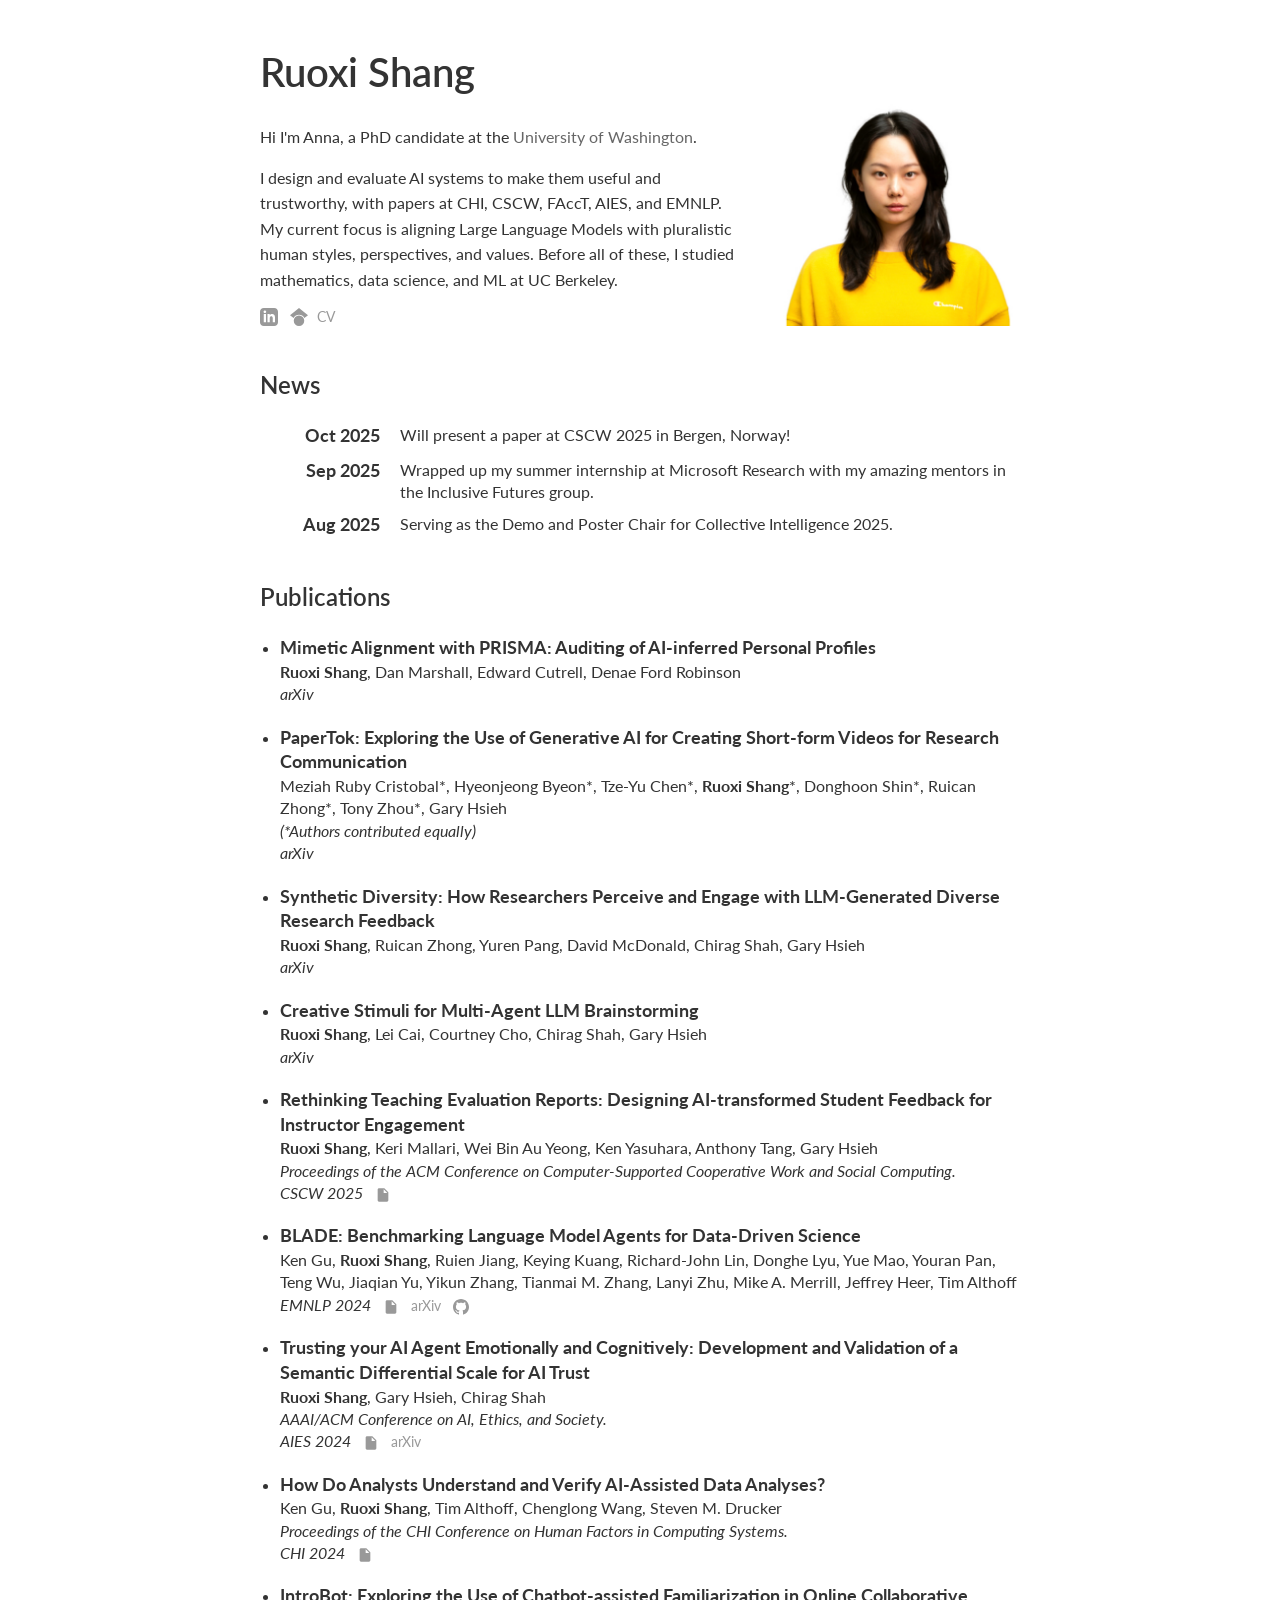
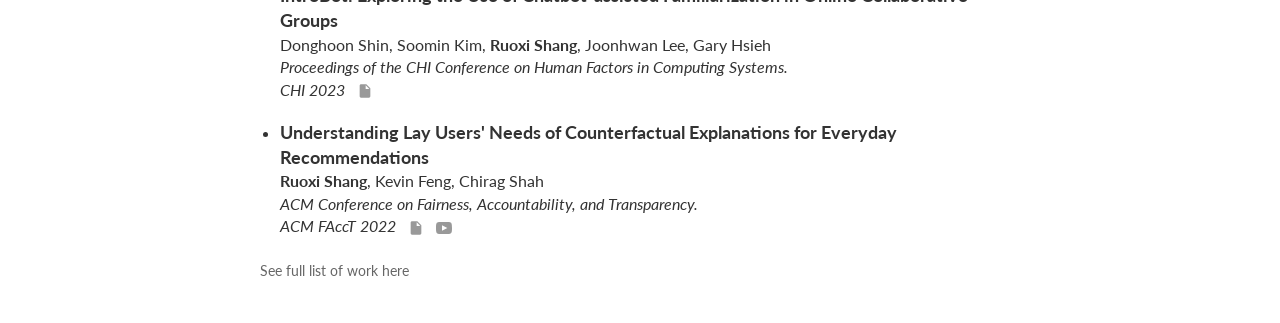
==== index.html @ 994e8cb2 "new project first draft!" ====
<!DOCTYPE html>
<html lang="en">
<head>
    <meta charset="UTF-8">
    <meta name="viewport" content="width=device-width, initial-scale=1.0">
    <title>Ruoxi Shang</title>
    <link rel="preconnect" href="https://fonts.googleapis.com">
    <link rel="preconnect" href="https://fonts.gstatic.com" crossorigin>
    <link href="https://fonts.googleapis.com/css2?family=Lato:wght@400;700&family=Josefin+Sans:wght@400;600&family=Inter:wght@400;600&family=IBM+Plex+Sans:wght@400;600&family=Work+Sans:wght@400;600&family=Playfair+Display:wght@400;600&display=swap" rel="stylesheet">
    <style>
        :root {
            /* CHANGE FONT HERE - Just replace the font name below */
            /* Try: Lato, Josefin Sans, Inter, IBM Plex Sans, Work Sans, Playfair Display */

            --font-family: 'Lato', -apple-system, BlinkMacSystemFont, sans-serif;
        }

        * {
            margin: 0;
            padding: 0;
            box-sizing: border-box;
        }

        body {
            font-family: var(--font-family);
            line-height: 1.6;
            color: #333;
            max-width: 800px;
            margin: 0 auto;
            padding: 40px 20px;
        }

        .header-section {
            display: flex;
            gap: 30px;
            margin-bottom: 40px;
            align-items: flex-end;
        }

        .header-content {
            flex: 1;
        }

        .profile-photo {
            width: 250px;
            height: 250px;
            object-fit: cover;
            flex-shrink: 0;
        }

        .social-links {
            margin-top: 15px;
            display: flex;
            gap: 12px;
            align-items: center;
        }

        .social-links a {
            color: #666;
            text-decoration: none;
            font-size: 0;
            display: inline-flex;
            align-items: center;
            justify-content: center;
        }

        .social-links a.text-link {
            font-size: 0.85em;
            color: #999;
            line-height: 18px;
            margin-left: -3px;
        }

        .social-links a.text-link:hover {
            color: #666;
        }

        .social-links a svg {
            width: 18px;
            height: 18px;
            fill: #999;
            display: block;
        }

        .social-links a:hover svg {
            fill: #666;
        }

        h1 {
            font-size: 2.5em;
            margin-bottom: 20px;
            font-weight: 600;
        }

        h2 {
            font-size: 1.5em;
            margin-top: 40px;
            margin-bottom: 20px;
            font-weight: 600;
        }

        p {
            margin-bottom: 15px;
        }

        ul {
            margin-left: 20px;
            margin-bottom: 15px;
        }

        li {
            margin-bottom: 20px;
            line-height: 1.4;
        }

        li strong:first-child {
            font-size: 1.1em;
        }

        .link-icon {
            width: 16px;
            height: 16px;
            fill: #999;
            margin-left: 8px;
            vertical-align: middle;
        }

        .link-icon:hover {
            fill: #666;
        }

        .text-link {
            color: #999;
            text-decoration: none;
            margin-left: 8px;
            font-size: 0.85em;
        }

        .text-link:hover {
            color: #666;
        }

        #news-list {
            list-style: none;
            margin-left: 0;
        }

        #news-list li {
            display: flex;
            gap: 20px;
            margin-bottom: 10px;
        }

        #news-list li.hidden-news {
            display: none;
        }

        #news-list li strong {
            min-width: 120px;
            text-align: right;
            flex-shrink: 0;
        }

        a {
            color: #666;
            text-decoration: none;
            transition: color 0.2s ease;
        }

        a:hover {
            color: #333;
        }

        button, .link-button {
            background: none;
            color: #666;
            border: none;
            padding: 0;
            cursor: pointer;
            font-family: inherit;
            font-size: 0.9em;
            margin-top: 5px;
            text-decoration: none;
        }

        button:hover, .link-button:hover {
            color: #333;
            text-decoration: underline;
        }

    </style>
</head>
<body>
    <div class="header-section">
        <div class="header-content">
            <h1>Ruoxi Shang</h1>
            <div id="intro-text">Loading...</div>
            <div class="social-links">
                <a href="https://www.linkedin.com/in/ruoxi-shang-610359133/" target="_blank" aria-label="LinkedIn">
                    <svg xmlns="http://www.w3.org/2000/svg" viewBox="0 0 24 24">
                        <path d="M19 0h-14c-2.761 0-5 2.239-5 5v14c0 2.761 2.239 5 5 5h14c2.762 0 5-2.239 5-5v-14c0-2.761-2.238-5-5-5zm-11 19h-3v-11h3v11zm-1.5-12.268c-.966 0-1.75-.79-1.75-1.764s.784-1.764 1.75-1.764 1.75.79 1.75 1.764-.783 1.764-1.75 1.764zm13.5 12.268h-3v-5.604c0-3.368-4-3.113-4 0v5.604h-3v-11h3v1.765c1.396-2.586 7-2.777 7 2.476v6.759z"/>
                    </svg>
                </a>
                <a href="https://scholar.google.com/citations?user=your-id" target="_blank" aria-label="Google Scholar">
                    <svg xmlns="http://www.w3.org/2000/svg" viewBox="0 0 24 24">
                        <path d="M12 24a7 7 0 1 1 0-14 7 7 0 0 1 0 14zm0-24L0 9.5l4.838 3.94A8 8 0 0 1 12 9a8 8 0 0 1 7.162 4.44L24 9.5z"/>
                    </svg>
                </a>
                <a href="pdf/cv.pdf" target="_blank" class="text-link">CV</a>
            </div>
        </div>
        <img src="profile.jpg" alt="Ruoxi Shang" class="profile-photo">
    </div>

    <h2>News</h2>
    <ul id="news-list">
        <li>Loading news...</li>
    </ul>
    <button id="news-expand-btn" style="display: none;">Show all news</button>

    <h2>Publications</h2>
    <ul id="publications-list">
        <li>Loading publications...</li>
    </ul>
    <a href="all-publications.html" class="link-button">See full list of work here</a>

    <script>
        // Load introduction
        fetch('intro.txt')
            .then(response => response.text())
            .then(data => {
                const introDiv = document.getElementById('intro-text');
                // Split by double newlines to create paragraphs
                const paragraphs = data.trim().split('\n\n');
                introDiv.innerHTML = paragraphs.map(p => {
                    // Convert markdown-style links [text](url) to HTML links
                    let html = p.replace(/\[([^\]]+)\]\(([^)]+)\)/g, '<a href="$2" target="_blank">$1</a>');
                    // Convert **bold** to <strong>
                    html = html.replace(/\*\*([^\*]+)\*\*/g, '<strong>$1</strong>');
                    // Convert *italic* to <em>
                    html = html.replace(/\*([^\*]+)\*/g, '<em>$1</em>');
                    return `<p>${html}</p>`;
                }).join('');
            })
            .catch(error => {
                document.getElementById('intro-text').innerHTML = '<p>Welcome to my personal website.</p>';
            });

        // Load news
        fetch('news.json')
            .then(response => response.json())
            .then(data => {
                const list = document.getElementById('news-list');
                const expandBtn = document.getElementById('news-expand-btn');
                list.innerHTML = '';

                data.forEach((item, index) => {
                    const li = document.createElement('li');
                    // Convert markdown-style links [text](url) to HTML links
                    let text = item.text.replace(/\[([^\]]+)\]\(([^)]+)\)/g, '<a href="$2" target="_blank">$1</a>');
                    li.innerHTML = `<strong>${item.date}</strong><span>${text}</span>`;

                    // Hide items after the first 5
                    if (index >= 5) {
                        li.classList.add('hidden-news');
                    }

                    list.appendChild(li);
                });

                // Show expand button if there are more than 5 news items
                if (data.length > 5) {
                    expandBtn.style.display = 'inline-block';
                    expandBtn.addEventListener('click', function() {
                        const hiddenItems = document.querySelectorAll('.hidden-news');
                        const isExpanded = this.textContent === 'Show less';

                        if (isExpanded) {
                            hiddenItems.forEach(item => item.style.display = 'none');
                            this.textContent = 'Show all news';
                        } else {
                            hiddenItems.forEach(item => item.style.display = 'flex');
                            this.textContent = 'Show less';
                        }
                    });
                }
            })
            .catch(error => {
                document.getElementById('news-list').innerHTML = '<li>No news available.</li>';
            });

        // Load publications
        fetch('publications.json')
            .then(response => response.json())
            .then(data => {
                const list = document.getElementById('publications-list');
                list.innerHTML = '';
                // Filter for full papers only
                const fullPapers = data.filter(pub => pub.type === 'full');
                fullPapers.forEach(pub => {
                    const li = document.createElement('li');

                    // Format authors with space after comma and bold Ruoxi Shang
                    let authorsText = '';
                    if (Array.isArray(pub.authors)) {
                        authorsText = pub.authors.map(author => {
                            if (author === 'Ruoxi Shang' || author === 'Ruoxi Shang*') {
                                return author.replace('Ruoxi Shang', '<strong>Ruoxi Shang</strong>');
                            }
                            return author;
                        }).join(', ');
                    } else {
                        authorsText = pub.authors;
                    }
                    
                    // Determine venue display
                    let venueDisplay = '';
                    if (pub.status === 'in_submission') {
                        venueDisplay = 'arXiv';
                    } else if (pub.venue) {
                        venueDisplay = pub.venue;
                    }

                    // Build venue and year string
                    let venueYearText = '';
                    if (venueDisplay && pub.year) {
                        // Check if year is already in the venue string
                        if (venueDisplay.includes(pub.year.toString())) {
                            venueYearText = `<em>${venueDisplay}</em>`;
                        } else {
                            venueYearText = `<em>${venueDisplay}</em>, ${pub.year}`;
                        }
                    } else if (venueDisplay) {
                        venueYearText = `<em>${venueDisplay}</em>`;
                    } else if (pub.year) {
                        venueYearText = pub.year;
                    }

                    // Build links HTML with icons
                    let linksHtml = '';

                    // PDF icon
                    const pdfMapping = {
                        'Rethinking Teaching Evaluation Reports': 'cscw2025_set_paper.pdf',
                        'BLADE': 'emnlp2024_blade_paper.pdf',
                        'Trusting your AI Agent Emotionally and Cognitively': 'aies2024_trust_paper.pdf',
                        'How Do Analysts Understand and Verify AI-Assisted Data Analyses?': 'chi2024_llm_paper.pdf',
                        'IntroBot': 'chi2023_introbot_paper.pdf',
                        'Understanding Lay Users\' Needs of Counterfactual Explanations': 'facct2022_whynot_paper.pdf',
                        'Machine learning powered software for accurate prediction of biogas production': 'jcp2019_machine_paper.pdf',
                        'Interpretable machine learning for predicting biomethane production': 'ste2020_interpertable_paper.pdf',
                        'Feature fusion network based on attention mechanism for 3D semantic segmentation': 'prl2020_feature_paper.pdf',
                        '"What\'s going on in Accessibility Research?"': 'asset2022_whatsgoing_paper.pdf',
                        'Giving and Receiving': 'cscw2021_giving_poster.pdf'
                    };

                    for (const [titleKey, pdfFile] of Object.entries(pdfMapping)) {
                        if (pub.title.includes(titleKey)) {
                            linksHtml += ` <a href="pdf/${pdfFile}" target="_blank" aria-label="PDF"><svg class="link-icon" xmlns="http://www.w3.org/2000/svg" viewBox="0 0 24 24"><path d="M14 2H6c-1.1 0-2 .9-2 2v16c0 1.1.9 2 2 2h12c1.1 0 2-.9 2-2V8l-6-6zm-1 9V3.5L18.5 9H13z"/></svg></a>`;
                            break;
                        }
                    }

                    // arXiv text link
                    if (pub.arxiv) {
                        linksHtml += ` <a href="${pub.arxiv}" target="_blank" class="text-link">arXiv</a>`;
                    }

                    // GitHub icon
                    if (pub.github) {
                        linksHtml += ` <a href="${pub.github}" target="_blank" aria-label="GitHub"><svg class="link-icon" xmlns="http://www.w3.org/2000/svg" viewBox="0 0 24 24"><path d="M12 0c-6.626 0-12 5.373-12 12 0 5.302 3.438 9.8 8.207 11.387.599.111.793-.261.793-.577v-2.234c-3.338.726-4.033-1.416-4.033-1.416-.546-1.387-1.333-1.756-1.333-1.756-1.089-.745.083-.729.083-.729 1.205.084 1.839 1.237 1.839 1.237 1.07 1.834 2.807 1.304 3.492.997.107-.775.418-1.305.762-1.604-2.665-.305-5.467-1.334-5.467-5.931 0-1.311.469-2.381 1.236-3.221-.124-.303-.535-1.524.117-3.176 0 0 1.008-.322 3.301 1.23.957-.266 1.983-.399 3.003-.404 1.02.005 2.047.138 3.006.404 2.291-1.552 3.297-1.23 3.297-1.23.653 1.653.242 2.874.118 3.176.77.84 1.235 1.911 1.235 3.221 0 4.609-2.807 5.624-5.479 5.921.43.372.823 1.102.823 2.222v3.293c0 .319.192.694.801.576 4.765-1.589 8.199-6.086 8.199-11.386 0-6.627-5.373-12-12-12z"/></svg></a>`;
                    }

                    // Video icon (YouTube)
                    if (pub.video) {
                        linksHtml += ` <a href="${pub.video}" target="_blank" aria-label="Video"><svg class="link-icon" xmlns="http://www.w3.org/2000/svg" viewBox="0 0 24 24"><path d="M19.615 3.184c-3.604-.246-11.631-.245-15.23 0-3.897.266-4.356 2.62-4.385 8.816.029 6.185.484 8.549 4.385 8.816 3.6.245 11.626.246 15.23 0 3.897-.266 4.356-2.62 4.385-8.816-.029-6.185-.484-8.549-4.385-8.816zm-10.615 12.816v-8l8 3.993-8 4.007z"/></svg></a>`;
                    }

                    // Fallback to doi_or_url
                    if (!linksHtml && pub.doi_or_url) {
                        linksHtml = ` <a href="${pub.doi_or_url}" target="_blank" aria-label="Link"><svg class="link-icon" xmlns="http://www.w3.org/2000/svg" viewBox="0 0 24 24"><path d="M14 2H6c-1.1 0-2 .9-2 2v16c0 1.1.9 2 2 2h12c1.1 0 2-.9 2-2V8l-6-6zm-1 9V3.5L18.5 9H13z"/></svg></a>`;
                    }

                    // Add note if present
                    let noteHtml = '';
                    if (pub.notes) {
                        noteHtml = `<br><em>${pub.notes}</em>`;
                    }

                    li.innerHTML = `<strong>${pub.title}</strong><br>
                        ${authorsText}${noteHtml}<br>
                        ${venueYearText}${linksHtml}`;
                    list.appendChild(li);
                });
            })
            .catch(error => {
                document.getElementById('publications-list').innerHTML = '<li>Publications coming soon.</li>';
            });
    </script>
</body>
</html>
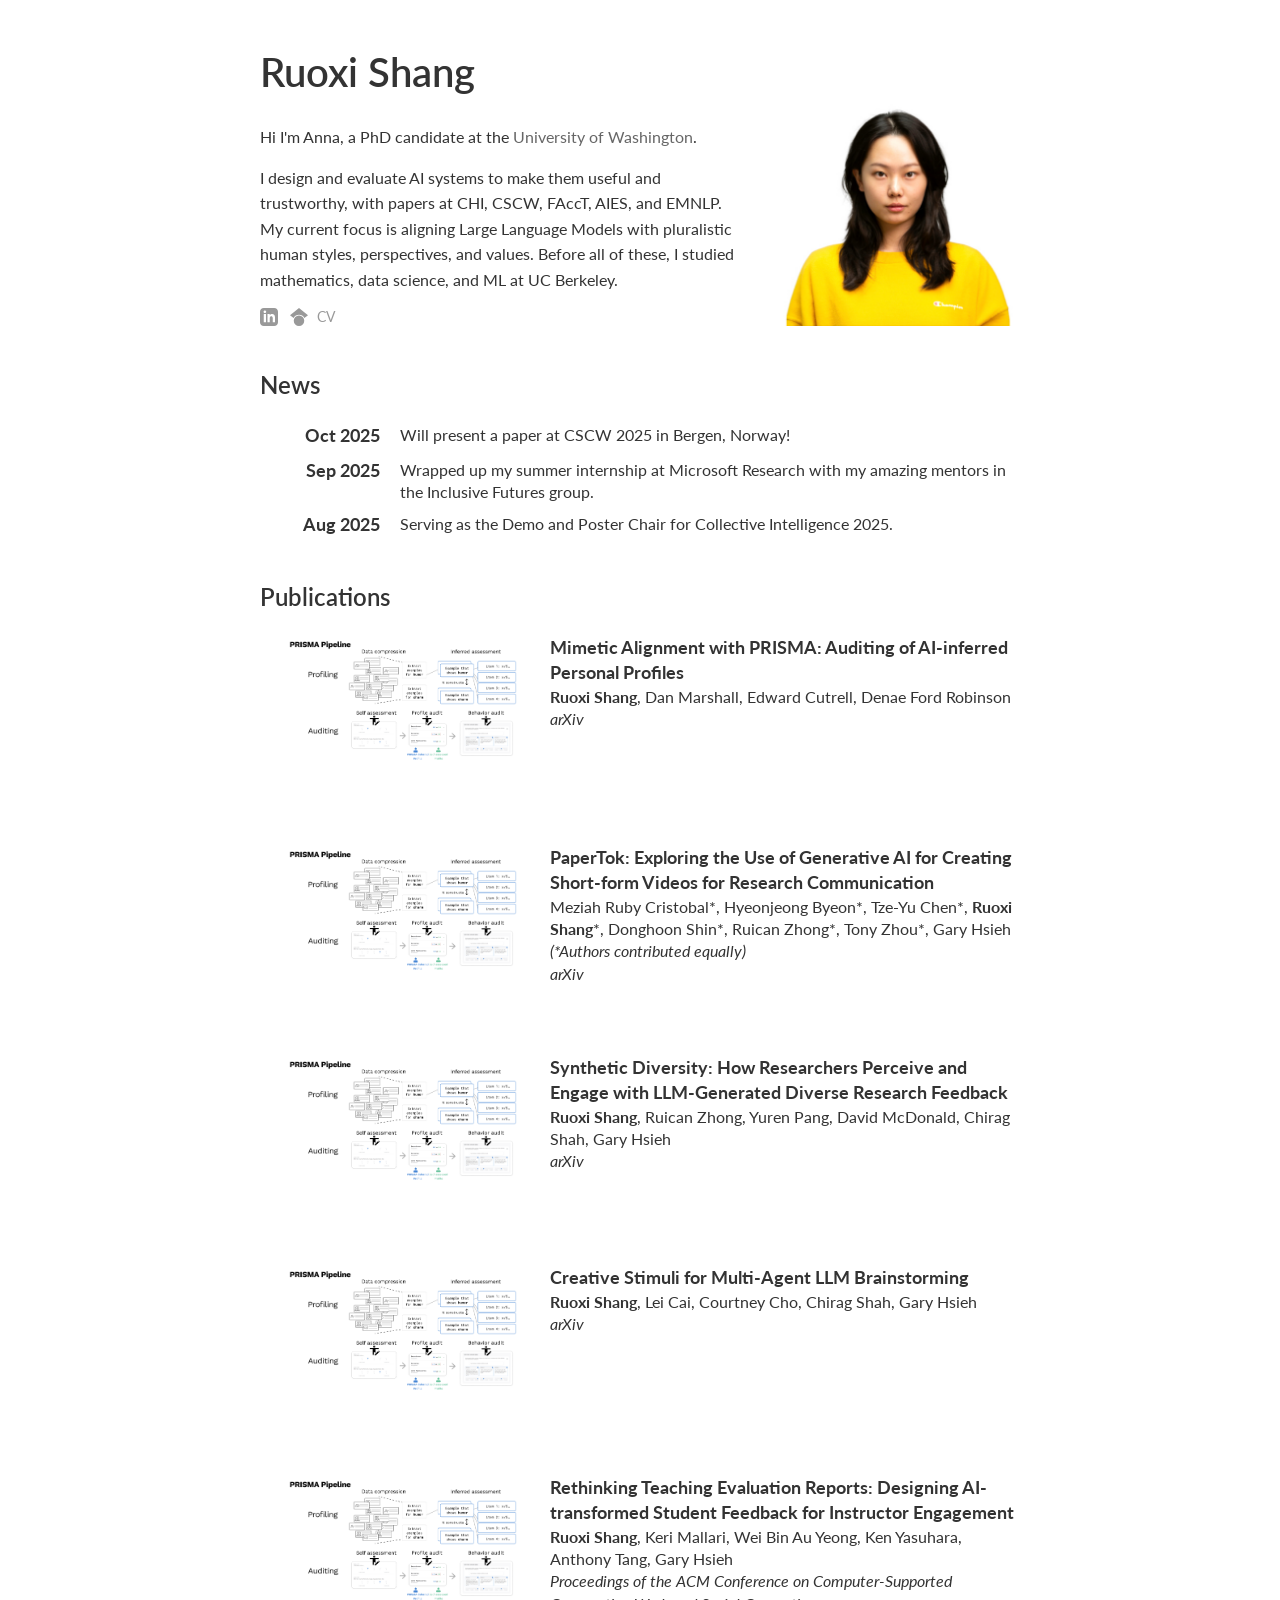
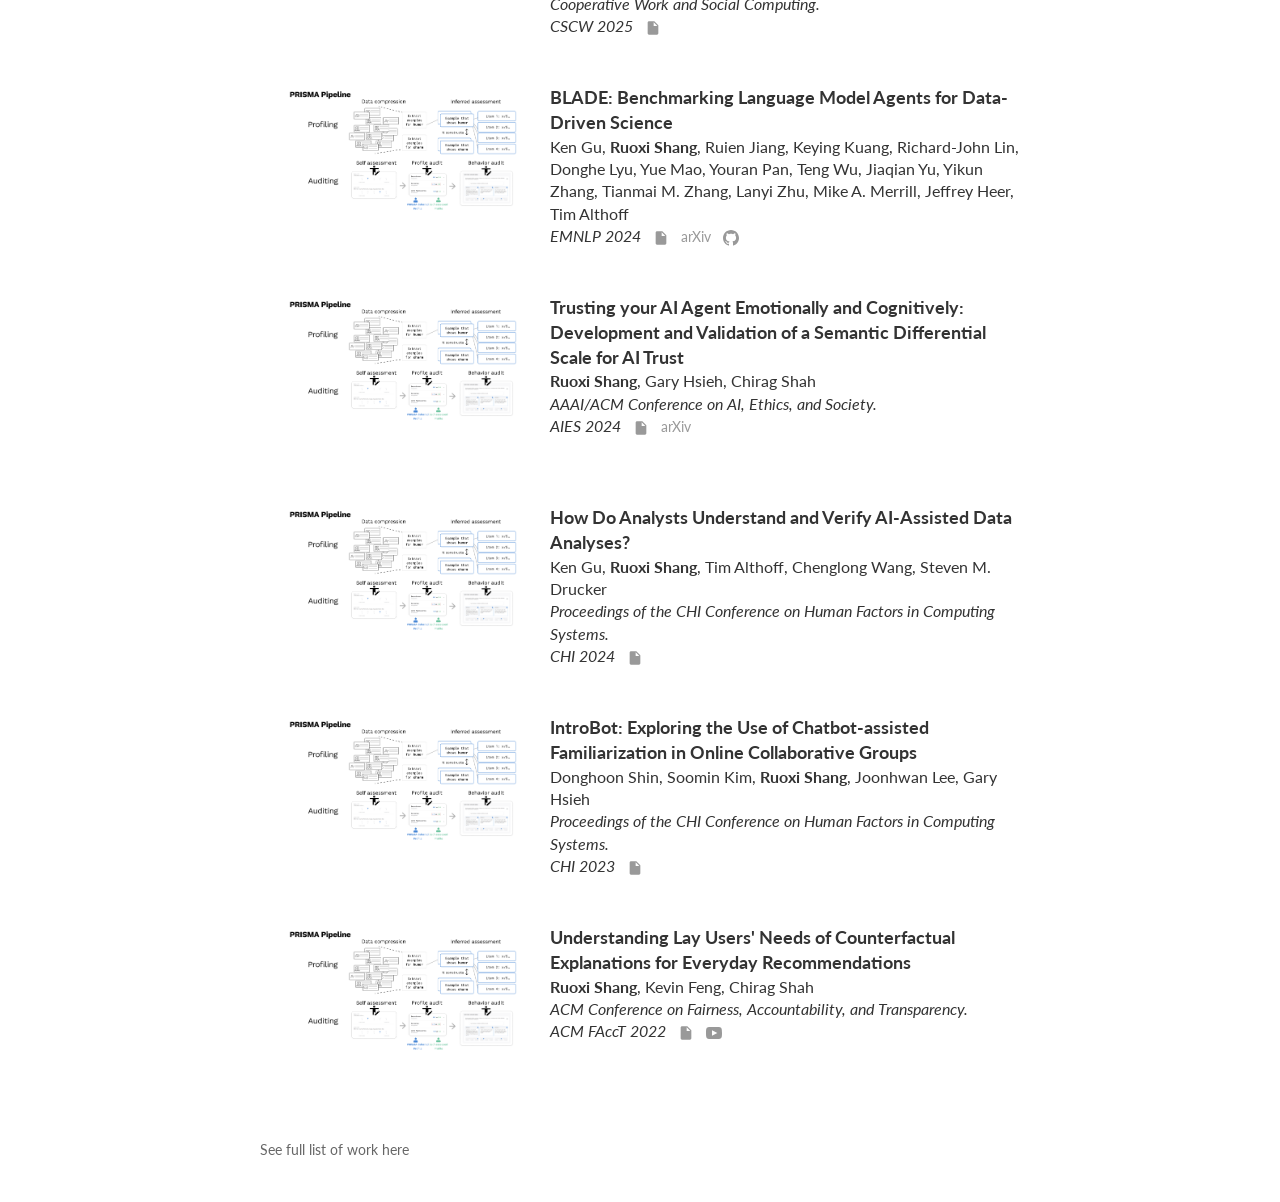
==== commit 32bc2ef4: "image for each paper" ====
--- a/index.html
+++ b/index.html
@@ -113,6 +113,60 @@
             line-height: 1.4;
         }
 
+        #publications-list li {
+            display: flex;
+            gap: 20px;
+            align-items: flex-start;
+        }
+
+        .publication-content {
+            flex: 1;
+            padding-top: 0;
+        }
+
+        .publication-thumbnail {
+            width: 250px;
+            height: 250px;
+            object-fit: contain;
+            border-radius: 8px;
+            flex-shrink: 0;
+            filter: grayscale(30%);
+            transition: filter 0.3s ease, transform 0.3s ease;
+            margin-top: -60px;
+            cursor: pointer;
+        }
+
+        .publication-thumbnail:hover {
+            filter: grayscale(0%);
+            transform: scale(1.02);
+        }
+
+        /* Lightbox styles */
+        .lightbox {
+            display: none;
+            position: fixed;
+            top: 0;
+            left: 0;
+            width: 100%;
+            height: 100%;
+            background: rgba(0, 0, 0, 0.9);
+            z-index: 1000;
+            justify-content: center;
+            align-items: center;
+            cursor: pointer;
+        }
+
+        .lightbox.active {
+            display: flex;
+        }
+
+        .lightbox img {
+            max-width: 90%;
+            max-height: 90%;
+            object-fit: contain;
+            border-radius: 8px;
+        }
+
         li strong:first-child {
             font-size: 1.1em;
         }
@@ -186,6 +240,65 @@
         button:hover, .link-button:hover {
             color: #333;
             text-decoration: underline;
+        }
+
+        /* Mobile Responsive */
+        @media (max-width: 768px) {
+            body {
+                padding: 20px 15px;
+            }
+
+            .header-section {
+                flex-direction: column-reverse;
+                align-items: center;
+            }
+
+            .profile-photo {
+                width: 150px;
+                height: 150px;
+                margin-bottom: 20px;
+            }
+
+            h1 {
+                font-size: 2em;
+                text-align: center;
+            }
+
+            h2 {
+                font-size: 1.3em;
+            }
+
+            .social-links {
+                justify-content: center;
+            }
+
+            #news-list li {
+                flex-direction: column;
+                align-items: flex-start;
+                gap: 5px;
+            }
+
+            #news-list li strong {
+                min-width: auto;
+                text-align: left;
+            }
+
+            #publications-list li {
+                flex-direction: column;
+                align-items: center;
+            }
+
+            .publication-thumbnail {
+                width: 100%;
+                max-width: 250px;
+                height: auto;
+                order: -1;
+                margin-bottom: 15px;
+            }
+
+            .publication-content {
+                text-align: center;
+            }
         }
 
     </style>
@@ -224,6 +337,11 @@
     </ul>
     <a href="all-publications.html" class="link-button">See full list of work here</a>
 
+    <!-- Lightbox for images -->
+    <div class="lightbox" id="lightbox">
+        <img src="" alt="Full size preview">
+    </div>
+
     <script>
         // Load introduction
         fetch('intro.txt')
@@ -387,15 +505,44 @@
                         noteHtml = `<br><em>${pub.notes}</em>`;
                     }
 
-                    li.innerHTML = `<strong>${pub.title}</strong><br>
-                        ${authorsText}${noteHtml}<br>
-                        ${venueYearText}${linksHtml}`;
+                    li.innerHTML = `
+                        <img src="figures/thumbnail.png" alt="${pub.title}" class="publication-thumbnail">
+                        <div class="publication-content">
+                            <strong>${pub.title}</strong><br>
+                            ${authorsText}${noteHtml}<br>
+                            ${venueYearText}${linksHtml}
+                        </div>
+                    `;
                     list.appendChild(li);
                 });
             })
             .catch(error => {
                 document.getElementById('publications-list').innerHTML = '<li>Publications coming soon.</li>';
             });
+
+        // Lightbox functionality
+        const lightbox = document.getElementById('lightbox');
+        const lightboxImg = lightbox.querySelector('img');
+
+        // Add click event to thumbnails (using event delegation)
+        document.addEventListener('click', function(e) {
+            if (e.target.classList.contains('publication-thumbnail')) {
+                lightboxImg.src = e.target.src;
+                lightbox.classList.add('active');
+            }
+        });
+
+        // Close lightbox when clicking on it
+        lightbox.addEventListener('click', function() {
+            lightbox.classList.remove('active');
+        });
+
+        // Close lightbox with Escape key
+        document.addEventListener('keydown', function(e) {
+            if (e.key === 'Escape' && lightbox.classList.contains('active')) {
+                lightbox.classList.remove('active');
+            }
+        });
     </script>
 </body>
 </html>
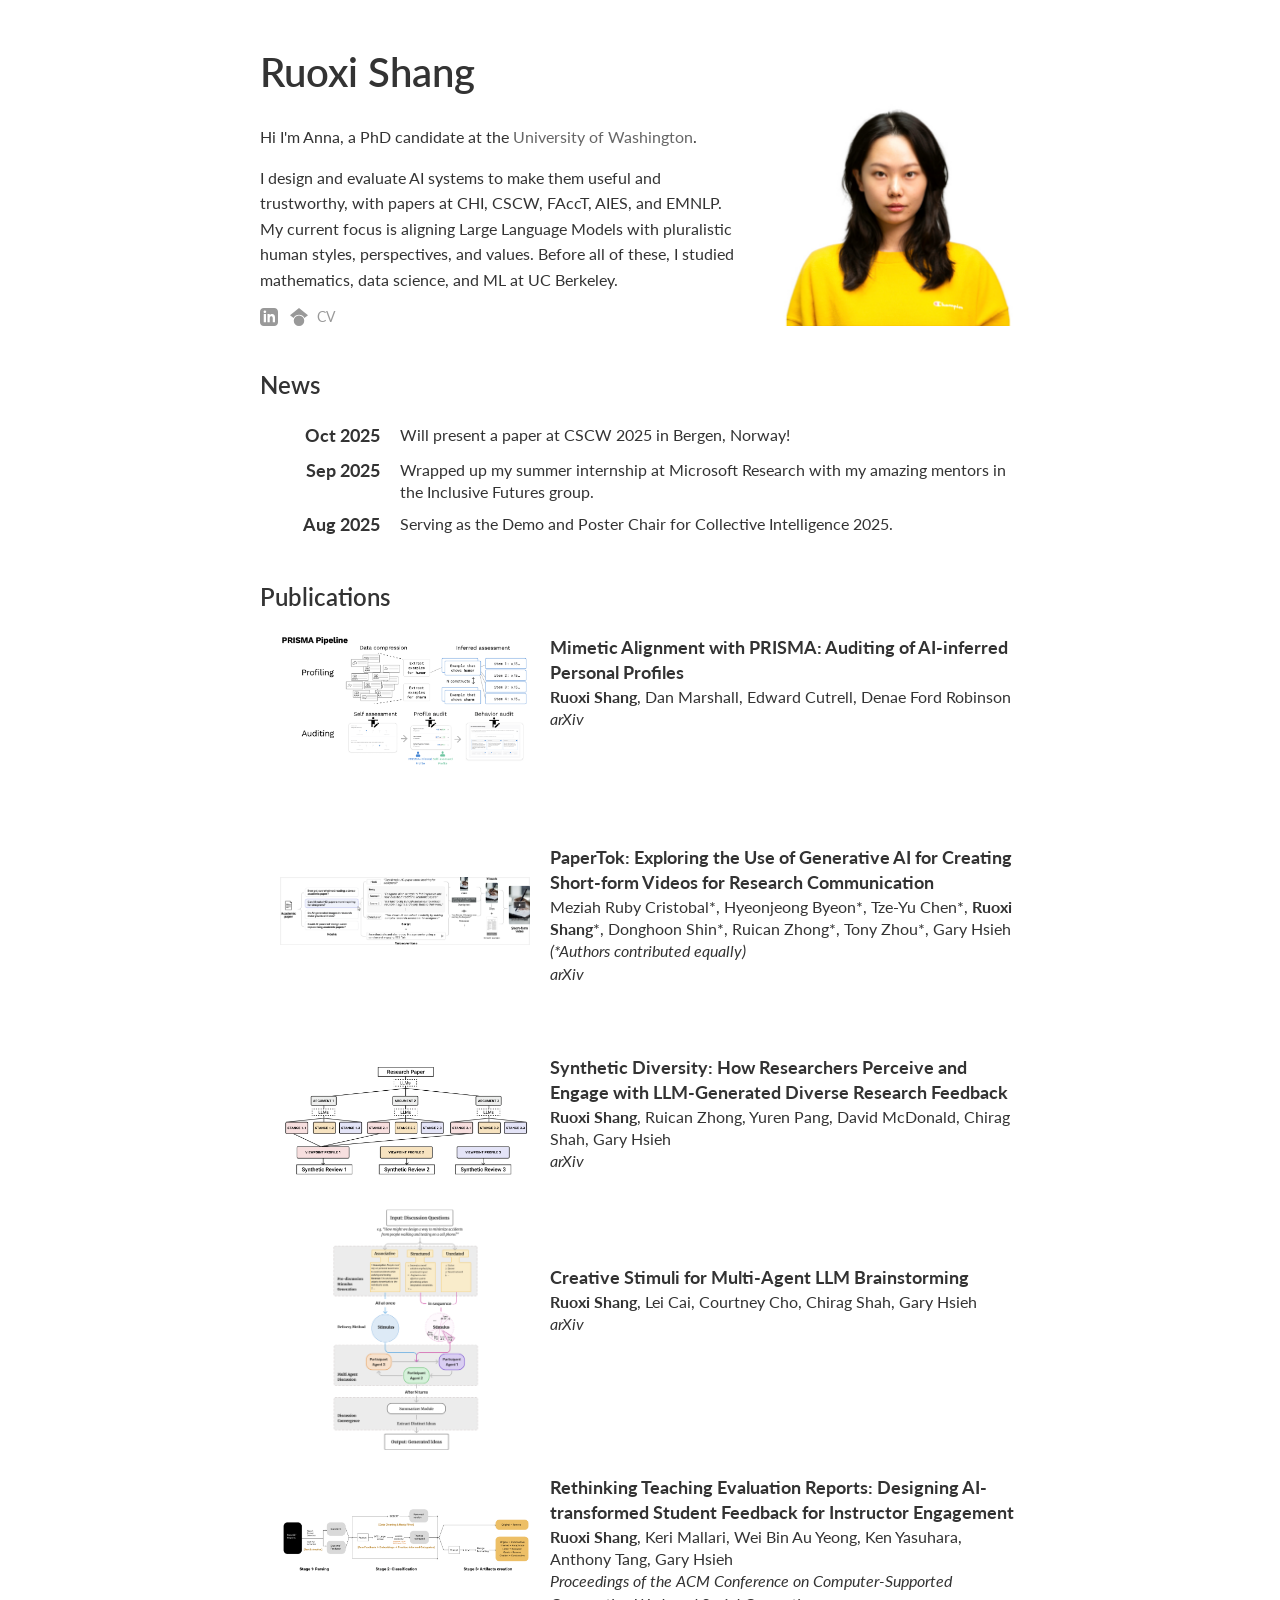
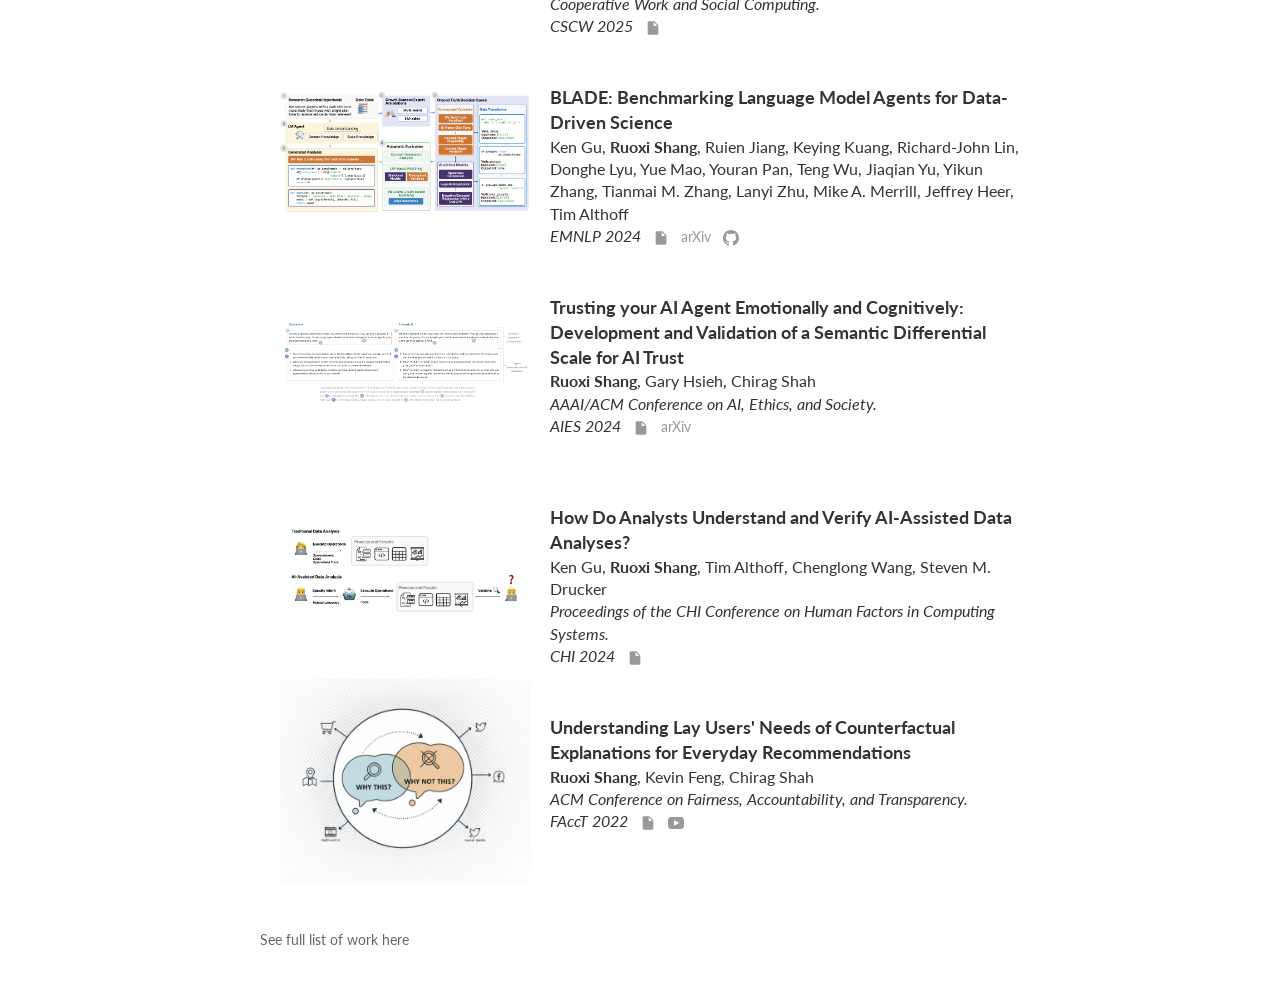
==== commit 15fe6940: "Updated photos" ====
--- a/index.html
+++ b/index.html
@@ -413,9 +413,9 @@
             .then(data => {
                 const list = document.getElementById('publications-list');
                 list.innerHTML = '';
-                // Filter for full papers only
-                const fullPapers = data.filter(pub => pub.type === 'full');
-                fullPapers.forEach(pub => {
+                // Filter for featured publications only
+                const featuredPubs = data.filter(pub => pub.featured === true);
+                featuredPubs.forEach(pub => {
                     const li = document.createElement('li');
 
                     // Format authors with space after comma and bold Ruoxi Shang
@@ -505,8 +505,23 @@
                         noteHtml = `<br><em>${pub.notes}</em>`;
                     }
 
+                    // Generate thumbnail filename: "firstword-venue-year.png"
+                    let thumbnailName = 'thumbnail.png'; // default
+                    if (pub.title) {
+                        // Get first word from title (lowercase, remove special chars)
+                        const firstWord = pub.title.split(/[\s:]+/)[0].toLowerCase().replace(/[^a-z0-9]/g, '');
+                        // Get venue abbreviation (use "arxiv" if venue is missing)
+                        let venueShort = 'arxiv';
+                        if (pub.venue) {
+                            venueShort = pub.venue.split(/[\s\d]/)[0].toLowerCase().replace(/[^a-z]/g, '');
+                        }
+                        // Use year if available, otherwise use empty string or "ongoing"
+                        const year = pub.year || 'ongoing';
+                        thumbnailName = `${firstWord}-${venueShort}-${year}.png`;
+                    }
+
                     li.innerHTML = `
-                        <img src="figures/thumbnail.png" alt="${pub.title}" class="publication-thumbnail">
+                        <img src="figures/${thumbnailName}" alt="${pub.title}" class="publication-thumbnail" onerror="this.src='figures/thumbnail.png'">
                         <div class="publication-content">
                             <strong>${pub.title}</strong><br>
                             ${authorsText}${noteHtml}<br>
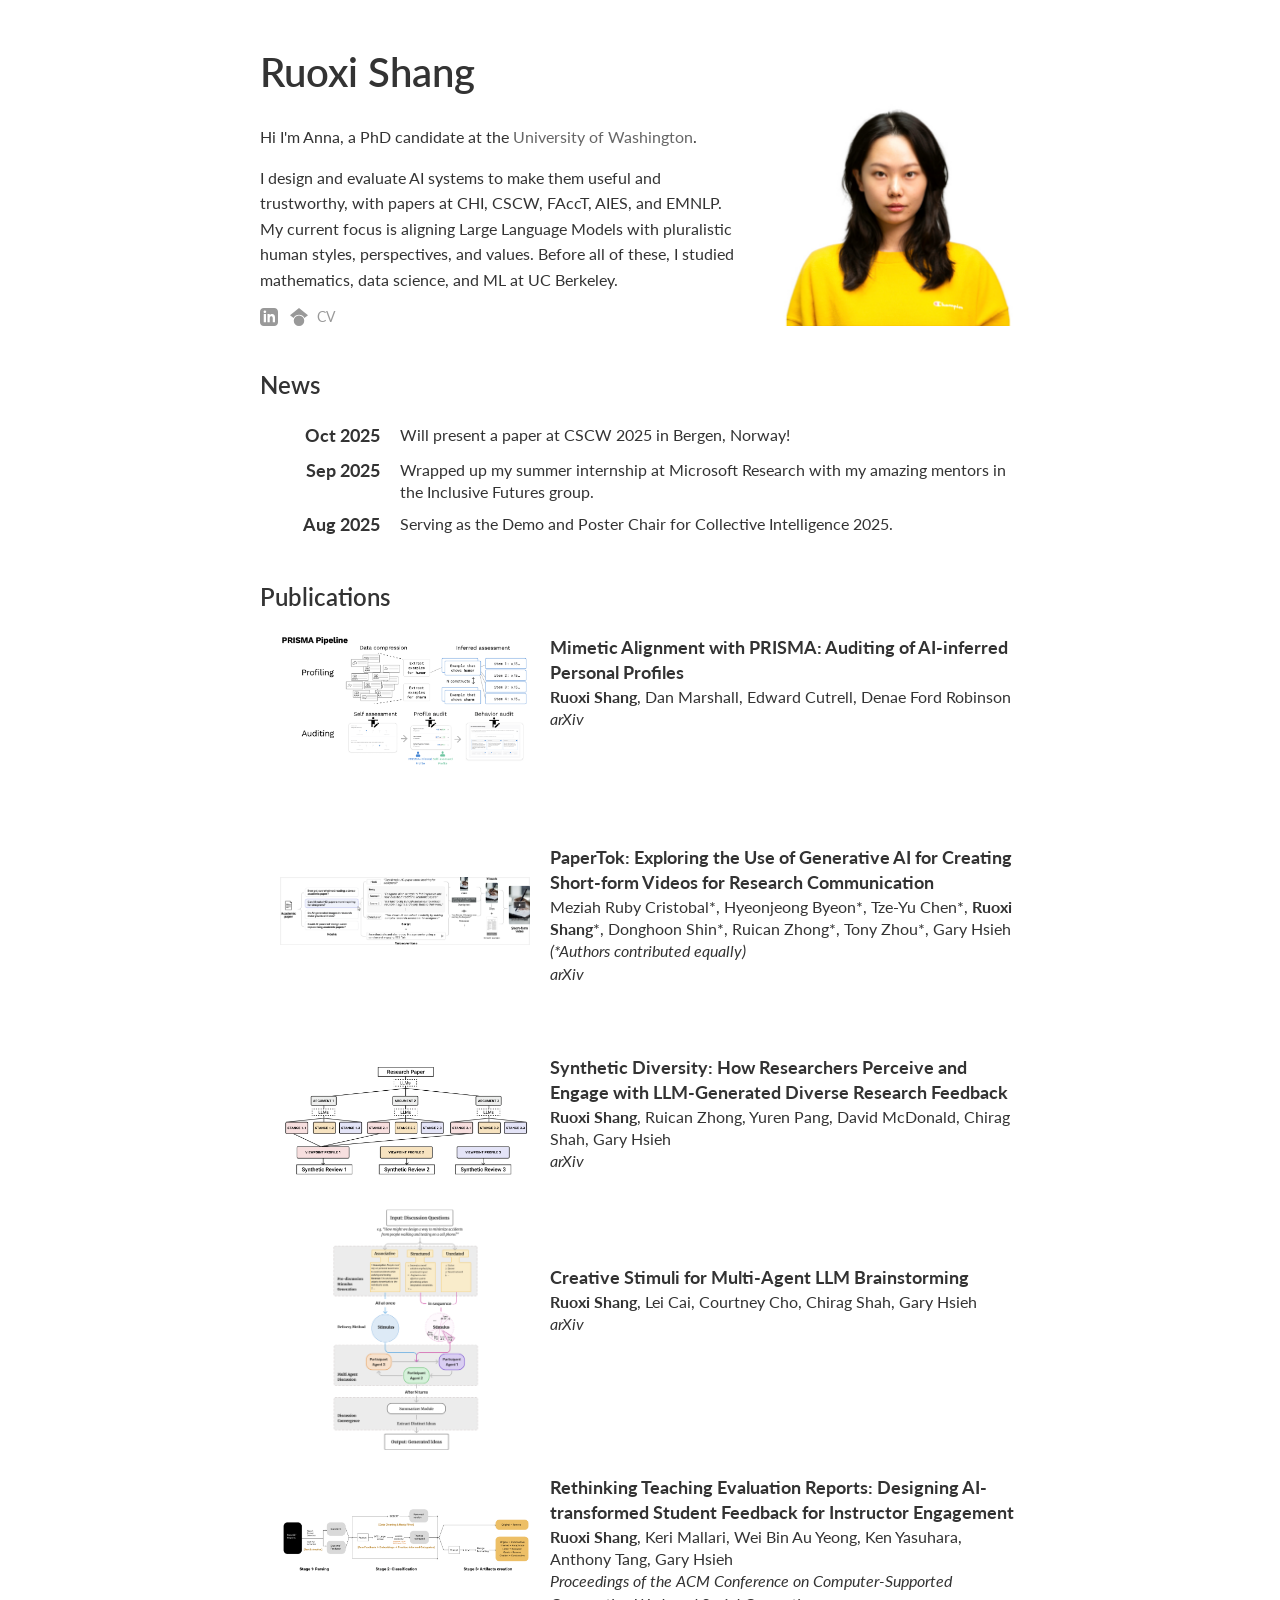
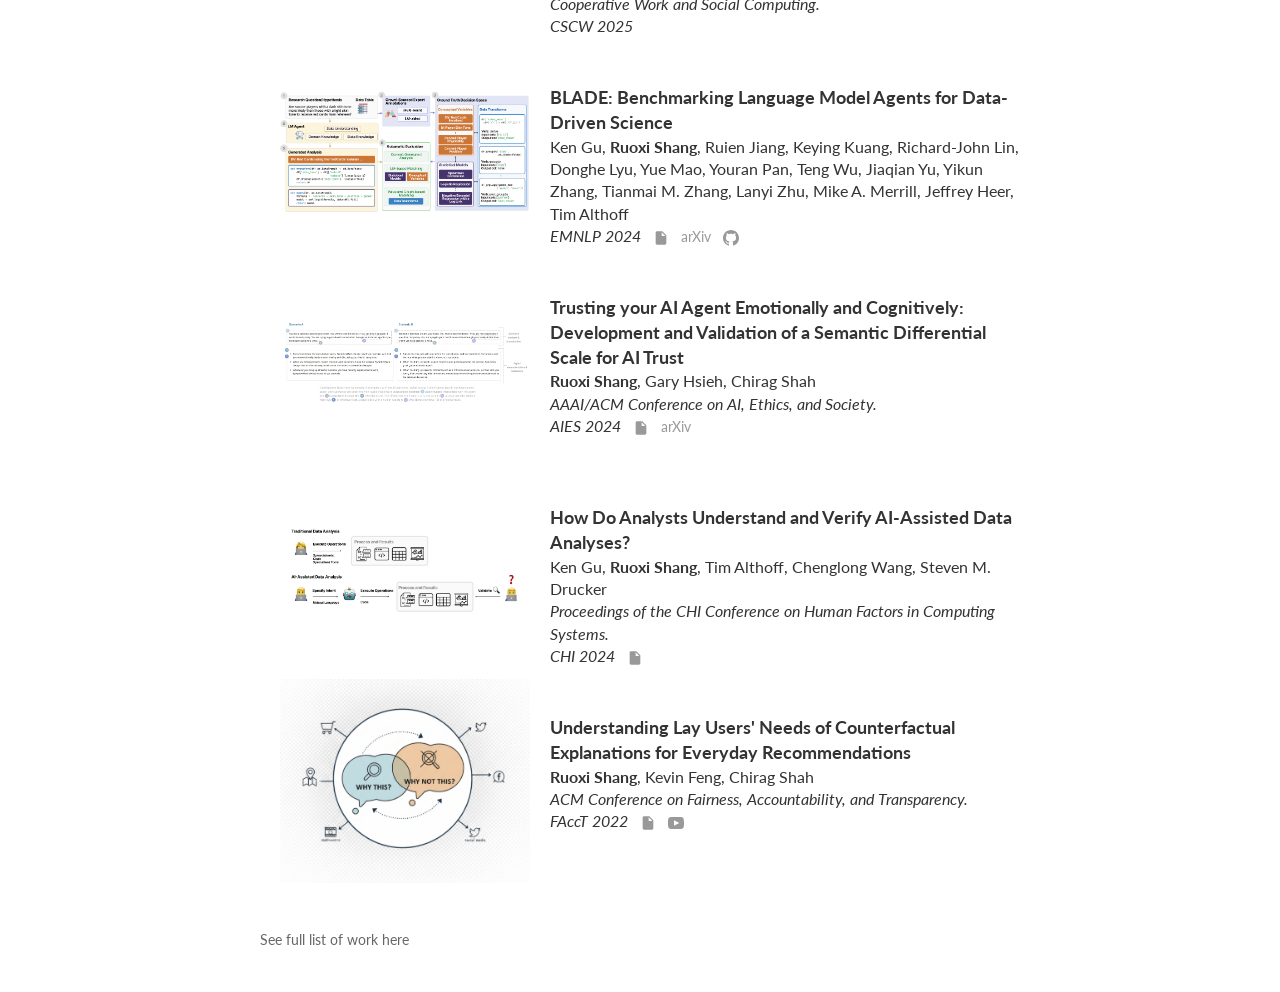
==== commit cf85fd43: "updated paper icon" ====
--- a/index.html
+++ b/index.html
@@ -459,7 +459,7 @@
 
                     // PDF icon
                     const pdfMapping = {
-                        'Rethinking Teaching Evaluation Reports': 'cscw2025_set_paper.pdf',
+                        // 'Rethinking Teaching Evaluation Reports': 'cscw2025_set_paper.pdf',
                         'BLADE': 'emnlp2024_blade_paper.pdf',
                         'Trusting your AI Agent Emotionally and Cognitively': 'aies2024_trust_paper.pdf',
                         'How Do Analysts Understand and Verify AI-Assisted Data Analyses?': 'chi2024_llm_paper.pdf',
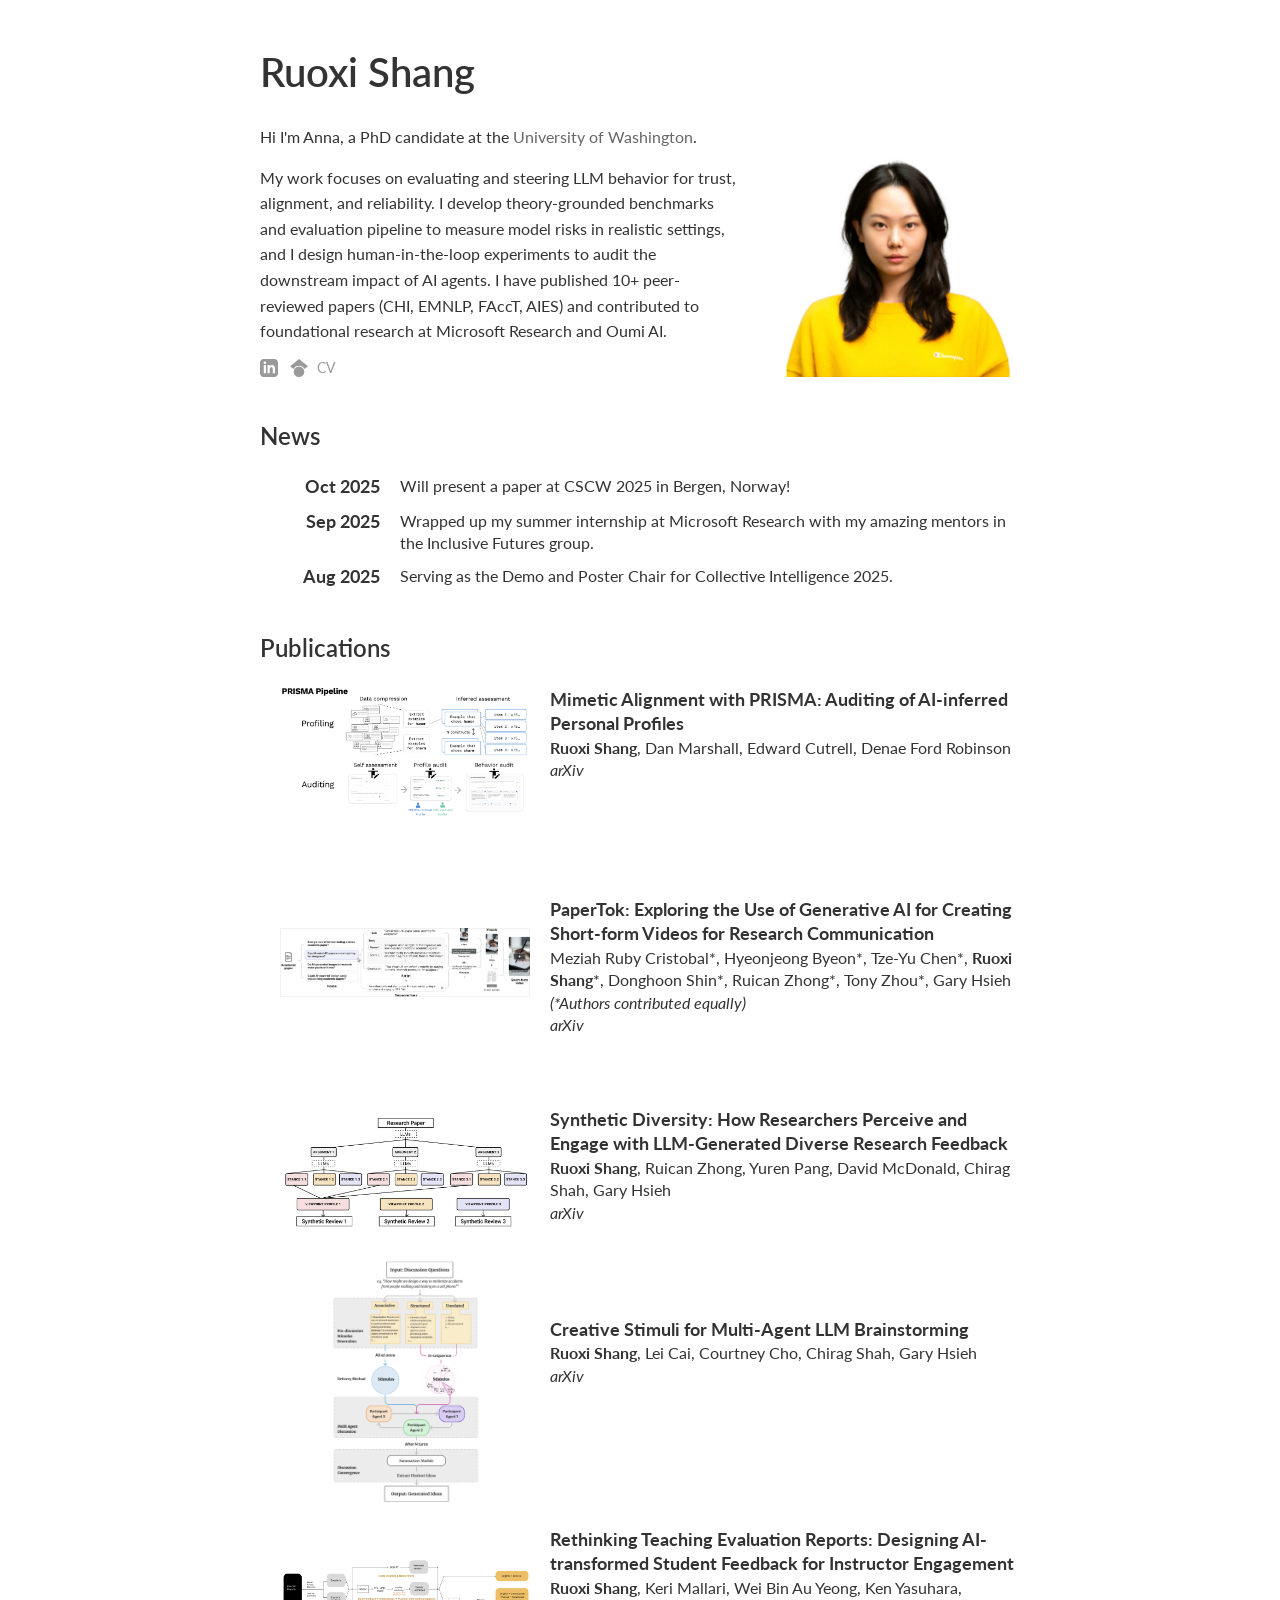
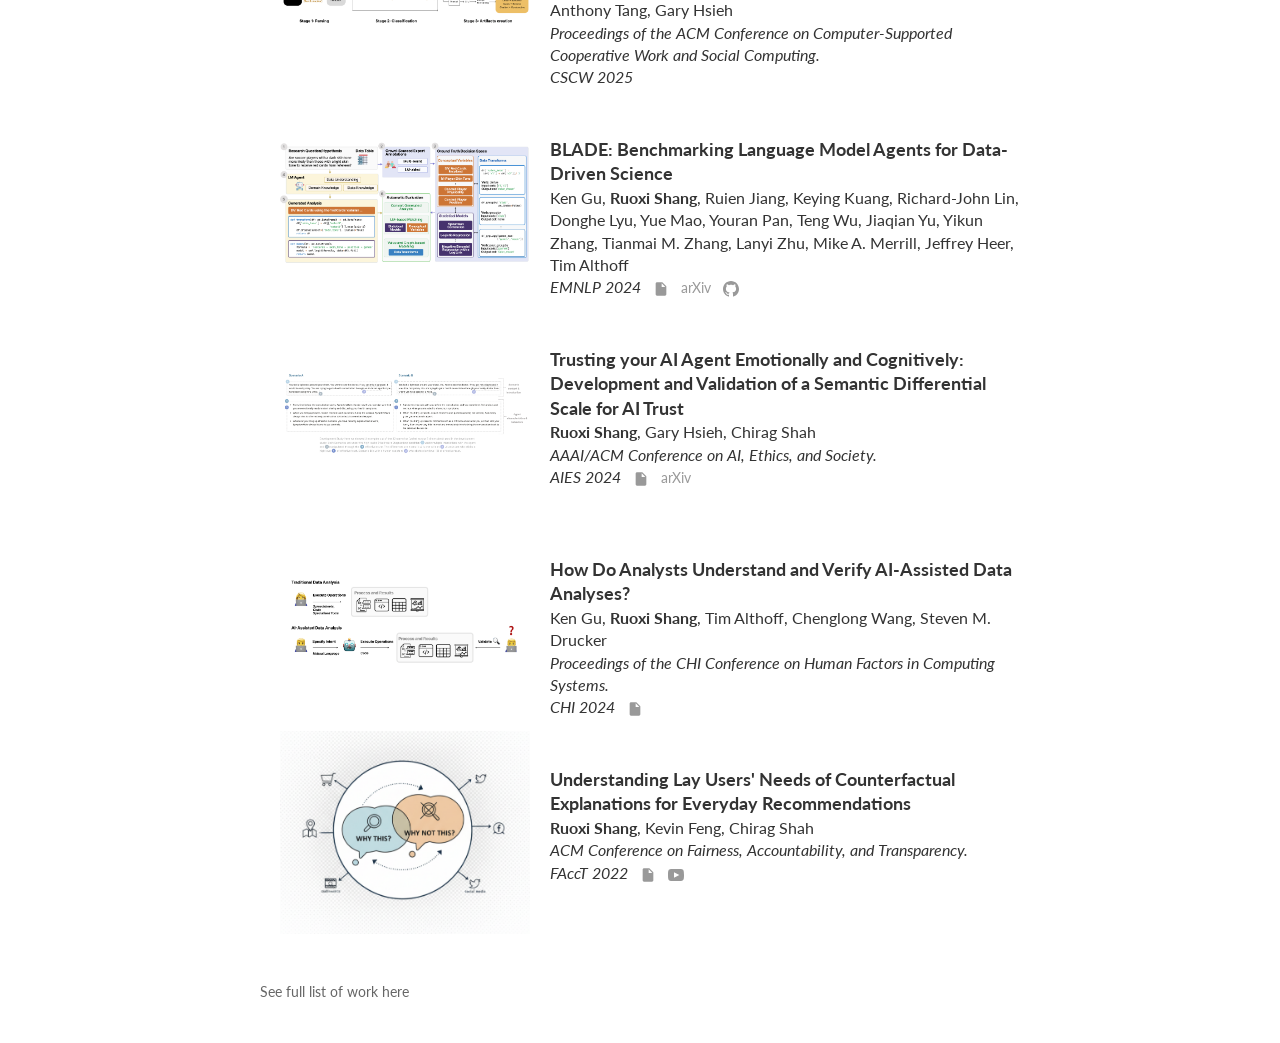
==== commit 31f60328: "updated resume page" ====
--- a/index.html
+++ b/index.html
@@ -319,7 +319,7 @@
                         <path d="M12 24a7 7 0 1 1 0-14 7 7 0 0 1 0 14zm0-24L0 9.5l4.838 3.94A8 8 0 0 1 12 9a8 8 0 0 1 7.162 4.44L24 9.5z"/>
                     </svg>
                 </a>
-                <a href="pdf/cv.pdf" target="_blank" class="text-link">CV</a>
+                <a href="cv.html" class="text-link">CV</a>
             </div>
         </div>
         <img src="profile.jpg" alt="Ruoxi Shang" class="profile-photo">
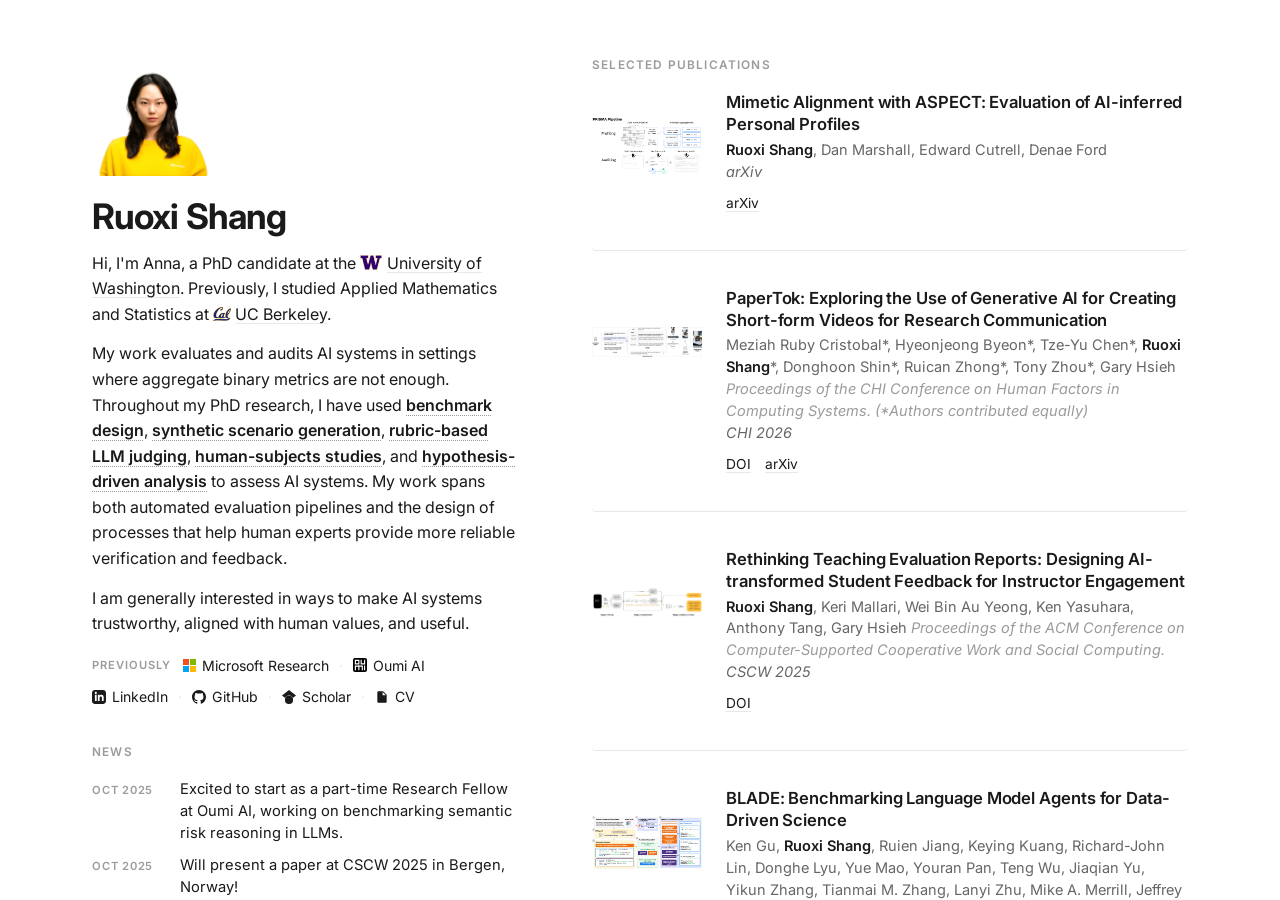
==== commit 191da650: "Update portfolio homepage" ====
--- a/index.html
+++ b/index.html
@@ -3,561 +3,87 @@
 <head>
     <meta charset="UTF-8">
     <meta name="viewport" content="width=device-width, initial-scale=1.0">
+    <meta name="description" content="Ruoxi Shang is a PhD candidate at the University of Washington studying how to evaluate and audit AI systems beyond aggregate binary metrics.">
     <title>Ruoxi Shang</title>
     <link rel="preconnect" href="https://fonts.googleapis.com">
     <link rel="preconnect" href="https://fonts.gstatic.com" crossorigin>
-    <link href="https://fonts.googleapis.com/css2?family=Lato:wght@400;700&family=Josefin+Sans:wght@400;600&family=Inter:wght@400;600&family=IBM+Plex+Sans:wght@400;600&family=Work+Sans:wght@400;600&family=Playfair+Display:wght@400;600&display=swap" rel="stylesheet">
-    <style>
-        :root {
-            /* CHANGE FONT HERE - Just replace the font name below */
-            /* Try: Lato, Josefin Sans, Inter, IBM Plex Sans, Work Sans, Playfair Display */
+    <link href="https://fonts.googleapis.com/css2?family=Inter:wght@400;500;600;700&display=swap" rel="stylesheet">
+    <link rel="stylesheet" href="styles.css">
+</head>
+<body class="home-page">
+    <main class="two-panel">
+        <aside class="left-panel">
+            <section aria-label="Introduction">
+                <img src="profile.jpg" alt="Ruoxi Shang" class="profile-photo">
+                <h1>Ruoxi Shang</h1>
+                <div id="intro-text" class="intro loading">Loading...</div>
+                <p class="meta-line">
+                    <span class="meta-label">Previously</span>
+                    <a href="https://www.microsoft.com/en-us/research/" target="_blank" rel="noopener noreferrer" class="meta-link">
+                        <span class="microsoft-mark" aria-hidden="true">
+                            <span></span><span></span><span></span><span></span>
+                        </span>
+                        <span class="meta-text">Microsoft Research</span>
+                    </a>
+                    <span class="meta-sep">·</span>
+                    <a href="https://www.oumi.ai/" target="_blank" rel="noopener noreferrer" class="meta-link">
+                        <img src="oumi_logo.svg" alt="" class="oumi-logo">
+                        <span class="meta-text">Oumi AI</span>
+                    </a>
+                </p>
+                <p class="meta-line">
+                    <a href="https://www.linkedin.com/in/ruoxi-shang-610359133/" target="_blank" rel="noopener noreferrer" class="meta-link" aria-label="LinkedIn">
+                        <svg xmlns="http://www.w3.org/2000/svg" viewBox="0 0 24 24" aria-hidden="true">
+                            <path d="M19 0h-14c-2.761 0-5 2.239-5 5v14c0 2.761 2.239 5 5 5h14c2.762 0 5-2.239 5-5v-14c0-2.761-2.238-5-5-5zm-11 19h-3v-11h3v11zm-1.5-12.268c-.966 0-1.75-.79-1.75-1.764s.784-1.764 1.75-1.764 1.75.79 1.75 1.764-.783 1.764-1.75 1.764zm13.5 12.268h-3v-5.604c0-3.368-4-3.113-4 0v5.604h-3v-11h3v1.765c1.396-2.586 7-2.777 7 2.476v6.759z"/>
+                        </svg>
+                        <span class="meta-text">LinkedIn</span>
+                    </a>
+                    <span class="meta-sep">·</span>
+                    <a href="https://github.com/ruoxishang" target="_blank" rel="noopener noreferrer" class="meta-link" aria-label="GitHub">
+                        <svg xmlns="http://www.w3.org/2000/svg" viewBox="0 0 24 24" aria-hidden="true">
+                            <path d="M12 0c-6.626 0-12 5.373-12 12 0 5.302 3.438 9.8 8.207 11.387.599.111.793-.261.793-.577v-2.234c-3.338.726-4.033-1.416-4.033-1.416-.546-1.387-1.333-1.756-1.333-1.756-1.089-.745.083-.729.083-.729 1.205.084 1.839 1.237 1.839 1.237 1.07 1.834 2.807 1.304 3.492.997.107-.775.418-1.305.762-1.604-2.665-.305-5.467-1.334-5.467-5.931 0-1.311.469-2.381 1.236-3.221-.124-.303-.535-1.524.117-3.176 0 0 1.008-.322 3.301 1.23.957-.266 1.983-.399 3.003-.404 1.02.005 2.047.138 3.006.404 2.291-1.552 3.297-1.23 3.297-1.23.653 1.653.242 2.874.118 3.176.77.84 1.235 1.911 1.235 3.221 0 4.609-2.807 5.624-5.479 5.921.43.372.823 1.102.823 2.222v3.293c0 .319.192.694.801.576 4.765-1.589 8.199-6.086 8.199-11.386 0-6.627-5.373-12-12-12z"/>
+                        </svg>
+                        <span class="meta-text">GitHub</span>
+                    </a>
+                    <span class="meta-sep">·</span>
+                    <a href="https://scholar.google.com/citations?user=AFfJDWgAAAAJ&hl=en&oi=ao" target="_blank" rel="noopener noreferrer" class="meta-link" aria-label="Google Scholar">
+                        <svg xmlns="http://www.w3.org/2000/svg" viewBox="0 0 24 24" aria-hidden="true">
+                            <path d="M12 24a7 7 0 1 1 0-14 7 7 0 0 1 0 14zm0-24L0 9.5l4.838 3.94A8 8 0 0 1 12 9a8 8 0 0 1 7.162 4.44L24 9.5z"/>
+                        </svg>
+                        <span class="meta-text">Scholar</span>
+                    </a>
+                    <span class="meta-sep">·</span>
+                    <a href="cv.html" class="meta-link" aria-label="CV">
+                        <svg xmlns="http://www.w3.org/2000/svg" viewBox="0 0 24 24" aria-hidden="true">
+                            <path d="M14 2H6c-1.1 0-2 .9-2 2v16c0 1.1.9 2 2 2h12c1.1 0 2-.9 2-2V8l-6-6zm-1 9V3.5L18.5 9H13z"/>
+                        </svg>
+                        <span class="meta-text">CV</span>
+                    </a>
+                </p>
+            </section>
 
-            --font-family: 'Lato', -apple-system, BlinkMacSystemFont, sans-serif;
-        }
+            <section aria-labelledby="news-heading">
+                <h2 id="news-heading">News</h2>
+                <ul id="news-list" class="news-list">
+                    <li class="loading">Loading news...</li>
+                </ul>
+                <button id="news-expand-btn" class="section-action" style="display: none;">Show all news</button>
+            </section>
+        </aside>
 
-        * {
-            margin: 0;
-            padding: 0;
-            box-sizing: border-box;
-        }
+        <section class="right-panel" aria-labelledby="publications-heading">
+            <h2 id="publications-heading">Selected Publications</h2>
+            <ul id="publications-list" class="publications-list" data-mode="featured">
+                <li class="loading">Loading publications...</li>
+            </ul>
+            <a href="all-publications.html" class="section-action">See full list of work</a>
+        </section>
+    </main>
 
-        body {
-            font-family: var(--font-family);
-            line-height: 1.6;
-            color: #333;
-            max-width: 800px;
-            margin: 0 auto;
-            padding: 40px 20px;
-        }
-
-        .header-section {
-            display: flex;
-            gap: 30px;
-            margin-bottom: 40px;
-            align-items: flex-end;
-        }
-
-        .header-content {
-            flex: 1;
-        }
-
-        .profile-photo {
-            width: 250px;
-            height: 250px;
-            object-fit: cover;
-            flex-shrink: 0;
-        }
-
-        .social-links {
-            margin-top: 15px;
-            display: flex;
-            gap: 12px;
-            align-items: center;
-        }
-
-        .social-links a {
-            color: #666;
-            text-decoration: none;
-            font-size: 0;
-            display: inline-flex;
-            align-items: center;
-            justify-content: center;
-        }
-
-        .social-links a.text-link {
-            font-size: 0.85em;
-            color: #999;
-            line-height: 18px;
-            margin-left: -3px;
-        }
-
-        .social-links a.text-link:hover {
-            color: #666;
-        }
-
-        .social-links a svg {
-            width: 18px;
-            height: 18px;
-            fill: #999;
-            display: block;
-        }
-
-        .social-links a:hover svg {
-            fill: #666;
-        }
-
-        h1 {
-            font-size: 2.5em;
-            margin-bottom: 20px;
-            font-weight: 600;
-        }
-
-        h2 {
-            font-size: 1.5em;
-            margin-top: 40px;
-            margin-bottom: 20px;
-            font-weight: 600;
-        }
-
-        p {
-            margin-bottom: 15px;
-        }
-
-        ul {
-            margin-left: 20px;
-            margin-bottom: 15px;
-        }
-
-        li {
-            margin-bottom: 20px;
-            line-height: 1.4;
-        }
-
-        #publications-list li {
-            display: flex;
-            gap: 20px;
-            align-items: flex-start;
-        }
-
-        .publication-content {
-            flex: 1;
-            padding-top: 0;
-        }
-
-        .publication-thumbnail {
-            width: 250px;
-            height: 250px;
-            object-fit: contain;
-            border-radius: 8px;
-            flex-shrink: 0;
-            filter: grayscale(30%);
-            transition: filter 0.3s ease, transform 0.3s ease;
-            margin-top: -60px;
-            cursor: pointer;
-        }
-
-        .publication-thumbnail:hover {
-            filter: grayscale(0%);
-            transform: scale(1.02);
-        }
-
-        /* Lightbox styles */
-        .lightbox {
-            display: none;
-            position: fixed;
-            top: 0;
-            left: 0;
-            width: 100%;
-            height: 100%;
-            background: rgba(0, 0, 0, 0.9);
-            z-index: 1000;
-            justify-content: center;
-            align-items: center;
-            cursor: pointer;
-        }
-
-        .lightbox.active {
-            display: flex;
-        }
-
-        .lightbox img {
-            max-width: 90%;
-            max-height: 90%;
-            object-fit: contain;
-            border-radius: 8px;
-        }
-
-        li strong:first-child {
-            font-size: 1.1em;
-        }
-
-        .link-icon {
-            width: 16px;
-            height: 16px;
-            fill: #999;
-            margin-left: 8px;
-            vertical-align: middle;
-        }
-
-        .link-icon:hover {
-            fill: #666;
-        }
-
-        .text-link {
-            color: #999;
-            text-decoration: none;
-            margin-left: 8px;
-            font-size: 0.85em;
-        }
-
-        .text-link:hover {
-            color: #666;
-        }
-
-        #news-list {
-            list-style: none;
-            margin-left: 0;
-        }
-
-        #news-list li {
-            display: flex;
-            gap: 20px;
-            margin-bottom: 10px;
-        }
-
-        #news-list li.hidden-news {
-            display: none;
-        }
-
-        #news-list li strong {
-            min-width: 120px;
-            text-align: right;
-            flex-shrink: 0;
-        }
-
-        a {
-            color: #666;
-            text-decoration: none;
-            transition: color 0.2s ease;
-        }
-
-        a:hover {
-            color: #333;
-        }
-
-        button, .link-button {
-            background: none;
-            color: #666;
-            border: none;
-            padding: 0;
-            cursor: pointer;
-            font-family: inherit;
-            font-size: 0.9em;
-            margin-top: 5px;
-            text-decoration: none;
-        }
-
-        button:hover, .link-button:hover {
-            color: #333;
-            text-decoration: underline;
-        }
-
-        /* Mobile Responsive */
-        @media (max-width: 768px) {
-            body {
-                padding: 20px 15px;
-            }
-
-            .header-section {
-                flex-direction: column-reverse;
-                align-items: center;
-            }
-
-            .profile-photo {
-                width: 150px;
-                height: 150px;
-                margin-bottom: 20px;
-            }
-
-            h1 {
-                font-size: 2em;
-                text-align: center;
-            }
-
-            h2 {
-                font-size: 1.3em;
-            }
-
-            .social-links {
-                justify-content: center;
-            }
-
-            #news-list li {
-                flex-direction: column;
-                align-items: flex-start;
-                gap: 5px;
-            }
-
-            #news-list li strong {
-                min-width: auto;
-                text-align: left;
-            }
-
-            #publications-list li {
-                flex-direction: column;
-                align-items: center;
-            }
-
-            .publication-thumbnail {
-                width: 100%;
-                max-width: 250px;
-                height: auto;
-                order: -1;
-                margin-bottom: 15px;
-            }
-
-            .publication-content {
-                text-align: center;
-            }
-        }
-
-    </style>
-</head>
-<body>
-    <div class="header-section">
-        <div class="header-content">
-            <h1>Ruoxi Shang</h1>
-            <div id="intro-text">Loading...</div>
-            <div class="social-links">
-                <a href="https://www.linkedin.com/in/ruoxi-shang-610359133/" target="_blank" aria-label="LinkedIn">
-                    <svg xmlns="http://www.w3.org/2000/svg" viewBox="0 0 24 24">
-                        <path d="M19 0h-14c-2.761 0-5 2.239-5 5v14c0 2.761 2.239 5 5 5h14c2.762 0 5-2.239 5-5v-14c0-2.761-2.238-5-5-5zm-11 19h-3v-11h3v11zm-1.5-12.268c-.966 0-1.75-.79-1.75-1.764s.784-1.764 1.75-1.764 1.75.79 1.75 1.764-.783 1.764-1.75 1.764zm13.5 12.268h-3v-5.604c0-3.368-4-3.113-4 0v5.604h-3v-11h3v1.765c1.396-2.586 7-2.777 7 2.476v6.759z"/>
-                    </svg>
-                </a>
-                <a href="https://scholar.google.com/citations?user=your-id" target="_blank" aria-label="Google Scholar">
-                    <svg xmlns="http://www.w3.org/2000/svg" viewBox="0 0 24 24">
-                        <path d="M12 24a7 7 0 1 1 0-14 7 7 0 0 1 0 14zm0-24L0 9.5l4.838 3.94A8 8 0 0 1 12 9a8 8 0 0 1 7.162 4.44L24 9.5z"/>
-                    </svg>
-                </a>
-                <a href="cv.html" class="text-link">CV</a>
-            </div>
-        </div>
-        <img src="profile.jpg" alt="Ruoxi Shang" class="profile-photo">
-    </div>
-
-    <h2>News</h2>
-    <ul id="news-list">
-        <li>Loading news...</li>
-    </ul>
-    <button id="news-expand-btn" style="display: none;">Show all news</button>
-
-    <h2>Publications</h2>
-    <ul id="publications-list">
-        <li>Loading publications...</li>
-    </ul>
-    <a href="all-publications.html" class="link-button">See full list of work here</a>
-
-    <!-- Lightbox for images -->
-    <div class="lightbox" id="lightbox">
+    <div class="lightbox" id="lightbox" aria-hidden="true">
         <img src="" alt="Full size preview">
     </div>
 
-    <script>
-        // Load introduction
-        fetch('intro.txt')
-            .then(response => response.text())
-            .then(data => {
-                const introDiv = document.getElementById('intro-text');
-                // Split by double newlines to create paragraphs
-                const paragraphs = data.trim().split('\n\n');
-                introDiv.innerHTML = paragraphs.map(p => {
-                    // Convert markdown-style links [text](url) to HTML links
-                    let html = p.replace(/\[([^\]]+)\]\(([^)]+)\)/g, '<a href="$2" target="_blank">$1</a>');
-                    // Convert **bold** to <strong>
-                    html = html.replace(/\*\*([^\*]+)\*\*/g, '<strong>$1</strong>');
-                    // Convert *italic* to <em>
-                    html = html.replace(/\*([^\*]+)\*/g, '<em>$1</em>');
-                    return `<p>${html}</p>`;
-                }).join('');
-            })
-            .catch(error => {
-                document.getElementById('intro-text').innerHTML = '<p>Welcome to my personal website.</p>';
-            });
-
-        // Load news
-        fetch('news.json')
-            .then(response => response.json())
-            .then(data => {
-                const list = document.getElementById('news-list');
-                const expandBtn = document.getElementById('news-expand-btn');
-                list.innerHTML = '';
-
-                data.forEach((item, index) => {
-                    const li = document.createElement('li');
-                    // Convert markdown-style links [text](url) to HTML links
-                    let text = item.text.replace(/\[([^\]]+)\]\(([^)]+)\)/g, '<a href="$2" target="_blank">$1</a>');
-                    li.innerHTML = `<strong>${item.date}</strong><span>${text}</span>`;
-
-                    // Hide items after the first 5
-                    if (index >= 5) {
-                        li.classList.add('hidden-news');
-                    }
-
-                    list.appendChild(li);
-                });
-
-                // Show expand button if there are more than 5 news items
-                if (data.length > 5) {
-                    expandBtn.style.display = 'inline-block';
-                    expandBtn.addEventListener('click', function() {
-                        const hiddenItems = document.querySelectorAll('.hidden-news');
-                        const isExpanded = this.textContent === 'Show less';
-
-                        if (isExpanded) {
-                            hiddenItems.forEach(item => item.style.display = 'none');
-                            this.textContent = 'Show all news';
-                        } else {
-                            hiddenItems.forEach(item => item.style.display = 'flex');
-                            this.textContent = 'Show less';
-                        }
-                    });
-                }
-            })
-            .catch(error => {
-                document.getElementById('news-list').innerHTML = '<li>No news available.</li>';
-            });
-
-        // Load publications
-        fetch('publications.json')
-            .then(response => response.json())
-            .then(data => {
-                const list = document.getElementById('publications-list');
-                list.innerHTML = '';
-                // Filter for featured publications only
-                const featuredPubs = data.filter(pub => pub.featured === true);
-                featuredPubs.forEach(pub => {
-                    const li = document.createElement('li');
-
-                    // Format authors with space after comma and bold Ruoxi Shang
-                    let authorsText = '';
-                    if (Array.isArray(pub.authors)) {
-                        authorsText = pub.authors.map(author => {
-                            if (author === 'Ruoxi Shang' || author === 'Ruoxi Shang*') {
-                                return author.replace('Ruoxi Shang', '<strong>Ruoxi Shang</strong>');
-                            }
-                            return author;
-                        }).join(', ');
-                    } else {
-                        authorsText = pub.authors;
-                    }
-                    
-                    // Determine venue display
-                    let venueDisplay = '';
-                    if (pub.status === 'in_submission') {
-                        venueDisplay = 'arXiv';
-                    } else if (pub.venue) {
-                        venueDisplay = pub.venue;
-                    }
-
-                    // Build venue and year string
-                    let venueYearText = '';
-                    if (venueDisplay && pub.year) {
-                        // Check if year is already in the venue string
-                        if (venueDisplay.includes(pub.year.toString())) {
-                            venueYearText = `<em>${venueDisplay}</em>`;
-                        } else {
-                            venueYearText = `<em>${venueDisplay}</em>, ${pub.year}`;
-                        }
-                    } else if (venueDisplay) {
-                        venueYearText = `<em>${venueDisplay}</em>`;
-                    } else if (pub.year) {
-                        venueYearText = pub.year;
-                    }
-
-                    // Build links HTML with icons
-                    let linksHtml = '';
-
-                    // PDF icon
-                    const pdfMapping = {
-                        // 'Rethinking Teaching Evaluation Reports': 'cscw2025_set_paper.pdf',
-                        'BLADE': 'emnlp2024_blade_paper.pdf',
-                        'Trusting your AI Agent Emotionally and Cognitively': 'aies2024_trust_paper.pdf',
-                        'How Do Analysts Understand and Verify AI-Assisted Data Analyses?': 'chi2024_llm_paper.pdf',
-                        'IntroBot': 'chi2023_introbot_paper.pdf',
-                        'Understanding Lay Users\' Needs of Counterfactual Explanations': 'facct2022_whynot_paper.pdf',
-                        'Machine learning powered software for accurate prediction of biogas production': 'jcp2019_machine_paper.pdf',
-                        'Interpretable machine learning for predicting biomethane production': 'ste2020_interpertable_paper.pdf',
-                        'Feature fusion network based on attention mechanism for 3D semantic segmentation': 'prl2020_feature_paper.pdf',
-                        '"What\'s going on in Accessibility Research?"': 'asset2022_whatsgoing_paper.pdf',
-                        'Giving and Receiving': 'cscw2021_giving_poster.pdf'
-                    };
-
-                    for (const [titleKey, pdfFile] of Object.entries(pdfMapping)) {
-                        if (pub.title.includes(titleKey)) {
-                            linksHtml += ` <a href="pdf/${pdfFile}" target="_blank" aria-label="PDF"><svg class="link-icon" xmlns="http://www.w3.org/2000/svg" viewBox="0 0 24 24"><path d="M14 2H6c-1.1 0-2 .9-2 2v16c0 1.1.9 2 2 2h12c1.1 0 2-.9 2-2V8l-6-6zm-1 9V3.5L18.5 9H13z"/></svg></a>`;
-                            break;
-                        }
-                    }
-
-                    // arXiv text link
-                    if (pub.arxiv) {
-                        linksHtml += ` <a href="${pub.arxiv}" target="_blank" class="text-link">arXiv</a>`;
-                    }
-
-                    // GitHub icon
-                    if (pub.github) {
-                        linksHtml += ` <a href="${pub.github}" target="_blank" aria-label="GitHub"><svg class="link-icon" xmlns="http://www.w3.org/2000/svg" viewBox="0 0 24 24"><path d="M12 0c-6.626 0-12 5.373-12 12 0 5.302 3.438 9.8 8.207 11.387.599.111.793-.261.793-.577v-2.234c-3.338.726-4.033-1.416-4.033-1.416-.546-1.387-1.333-1.756-1.333-1.756-1.089-.745.083-.729.083-.729 1.205.084 1.839 1.237 1.839 1.237 1.07 1.834 2.807 1.304 3.492.997.107-.775.418-1.305.762-1.604-2.665-.305-5.467-1.334-5.467-5.931 0-1.311.469-2.381 1.236-3.221-.124-.303-.535-1.524.117-3.176 0 0 1.008-.322 3.301 1.23.957-.266 1.983-.399 3.003-.404 1.02.005 2.047.138 3.006.404 2.291-1.552 3.297-1.23 3.297-1.23.653 1.653.242 2.874.118 3.176.77.84 1.235 1.911 1.235 3.221 0 4.609-2.807 5.624-5.479 5.921.43.372.823 1.102.823 2.222v3.293c0 .319.192.694.801.576 4.765-1.589 8.199-6.086 8.199-11.386 0-6.627-5.373-12-12-12z"/></svg></a>`;
-                    }
-
-                    // Video icon (YouTube)
-                    if (pub.video) {
-                        linksHtml += ` <a href="${pub.video}" target="_blank" aria-label="Video"><svg class="link-icon" xmlns="http://www.w3.org/2000/svg" viewBox="0 0 24 24"><path d="M19.615 3.184c-3.604-.246-11.631-.245-15.23 0-3.897.266-4.356 2.62-4.385 8.816.029 6.185.484 8.549 4.385 8.816 3.6.245 11.626.246 15.23 0 3.897-.266 4.356-2.62 4.385-8.816-.029-6.185-.484-8.549-4.385-8.816zm-10.615 12.816v-8l8 3.993-8 4.007z"/></svg></a>`;
-                    }
-
-                    // Fallback to doi_or_url
-                    if (!linksHtml && pub.doi_or_url) {
-                        linksHtml = ` <a href="${pub.doi_or_url}" target="_blank" aria-label="Link"><svg class="link-icon" xmlns="http://www.w3.org/2000/svg" viewBox="0 0 24 24"><path d="M14 2H6c-1.1 0-2 .9-2 2v16c0 1.1.9 2 2 2h12c1.1 0 2-.9 2-2V8l-6-6zm-1 9V3.5L18.5 9H13z"/></svg></a>`;
-                    }
-
-                    // Add note if present
-                    let noteHtml = '';
-                    if (pub.notes) {
-                        noteHtml = `<br><em>${pub.notes}</em>`;
-                    }
-
-                    // Generate thumbnail filename: "firstword-venue-year.png"
-                    let thumbnailName = 'thumbnail.png'; // default
-                    if (pub.title) {
-                        // Get first word from title (lowercase, remove special chars)
-                        const firstWord = pub.title.split(/[\s:]+/)[0].toLowerCase().replace(/[^a-z0-9]/g, '');
-                        // Get venue abbreviation (use "arxiv" if venue is missing)
-                        let venueShort = 'arxiv';
-                        if (pub.venue) {
-                            venueShort = pub.venue.split(/[\s\d]/)[0].toLowerCase().replace(/[^a-z]/g, '');
-                        }
-                        // Use year if available, otherwise use empty string or "ongoing"
-                        const year = pub.year || 'ongoing';
-                        thumbnailName = `${firstWord}-${venueShort}-${year}.png`;
-                    }
-
-                    li.innerHTML = `
-                        <img src="figures/${thumbnailName}" alt="${pub.title}" class="publication-thumbnail" onerror="this.src='figures/thumbnail.png'">
-                        <div class="publication-content">
-                            <strong>${pub.title}</strong><br>
-                            ${authorsText}${noteHtml}<br>
-                            ${venueYearText}${linksHtml}
-                        </div>
-                    `;
-                    list.appendChild(li);
-                });
-            })
-            .catch(error => {
-                document.getElementById('publications-list').innerHTML = '<li>Publications coming soon.</li>';
-            });
-
-        // Lightbox functionality
-        const lightbox = document.getElementById('lightbox');
-        const lightboxImg = lightbox.querySelector('img');
-
-        // Add click event to thumbnails (using event delegation)
-        document.addEventListener('click', function(e) {
-            if (e.target.classList.contains('publication-thumbnail')) {
-                lightboxImg.src = e.target.src;
-                lightbox.classList.add('active');
-            }
-        });
-
-        // Close lightbox when clicking on it
-        lightbox.addEventListener('click', function() {
-            lightbox.classList.remove('active');
-        });
-
-        // Close lightbox with Escape key
-        document.addEventListener('keydown', function(e) {
-            if (e.key === 'Escape' && lightbox.classList.contains('active')) {
-                lightbox.classList.remove('active');
-            }
-        });
-    </script>
+    <script src="site.js"></script>
 </body>
 </html>
--- a/styles.css
+++ b/styles.css
@@ -0,0 +1,509 @@
+:root {
+    --font-sans: 'Inter', -apple-system, BlinkMacSystemFont, 'Segoe UI', sans-serif;
+    --color-text: #1a1a1a;
+    --color-muted: #666666;
+    --color-quiet: #9b9b9b;
+    --color-rule: #e8e8e8;
+    --color-bg: #ffffff;
+    --color-flash: rgba(255, 220, 70, 0.45);
+    --max-width: 1160px;
+    --rhythm: 14px;
+}
+
+* {
+    box-sizing: border-box;
+    margin: 0;
+    padding: 0;
+}
+
+html {
+    scroll-behavior: smooth;
+}
+
+html:has(body.home-page),
+body.home-page {
+    height: 100vh;
+    overflow: hidden;
+}
+
+body {
+    background: var(--color-bg);
+    color: var(--color-text);
+    font-family: var(--font-sans);
+    font-size: 16px;
+    font-weight: 400;
+    line-height: 1.6;
+    -webkit-font-smoothing: antialiased;
+    text-rendering: optimizeLegibility;
+}
+
+main {
+    margin: 0 auto;
+    max-width: var(--max-width);
+    padding: 72px 32px 56px;
+}
+
+main.two-panel {
+    display: grid;
+    gap: 72px;
+    grid-template-columns: minmax(0, 460px) minmax(0, 1fr);
+    height: 100vh;
+    padding: 0;
+}
+
+.left-panel {
+    height: 100%;
+    overflow: hidden;
+    padding: 56px 0 40px 32px;
+}
+
+.right-panel {
+    height: 100%;
+    overflow-y: auto;
+    padding: 56px 32px 40px 0;
+    scrollbar-width: none;
+    -ms-overflow-style: none;
+}
+
+.right-panel::-webkit-scrollbar {
+    display: none;
+}
+
+.right-panel > :first-child {
+    margin-top: 0;
+}
+
+a {
+    color: var(--color-text);
+    text-decoration: underline;
+    text-decoration-color: var(--color-rule);
+    text-decoration-thickness: 0.5px;
+    text-underline-offset: 3px;
+    transition: text-decoration-color 0.15s ease, color 0.15s ease;
+}
+
+a:hover {
+    text-decoration-color: var(--color-text);
+}
+
+.profile-photo {
+    border-radius: 4px;
+    height: 120px;
+    margin: 0 0 14px;
+    object-fit: cover;
+    width: 120px;
+}
+
+h1 {
+    font-family: var(--font-sans);
+    font-size: 2.2rem;
+    font-weight: 700;
+    letter-spacing: -0.025em;
+    line-height: 1.05;
+    margin-bottom: 16px;
+}
+
+.intro p {
+    margin-bottom: var(--rhythm);
+}
+
+.intro p:last-child {
+    margin-bottom: 0;
+}
+
+.intro .inline-org-link {
+    display: inline;
+    text-decoration: none;
+    vertical-align: baseline;
+}
+
+.intro .inline-org-link span:last-child {
+    text-decoration: underline;
+    text-decoration-color: var(--color-rule);
+    text-decoration-thickness: 0.5px;
+    text-underline-offset: 3px;
+}
+
+.intro .inline-org-link:hover span:last-child {
+    text-decoration-color: var(--color-text);
+}
+
+.inline-org-logo {
+    display: inline-block;
+    height: 0.95em;
+    margin-right: 5px;
+    object-fit: contain;
+    vertical-align: -0.12em;
+    width: auto;
+}
+
+.berkeley-logo-inline {
+    height: 0.92em;
+    margin-right: 4px;
+    vertical-align: -0.1em;
+}
+
+.method-keyword {
+    color: var(--color-text);
+    cursor: pointer;
+    font-weight: 600;
+    text-decoration: underline;
+    text-decoration-color: var(--color-quiet);
+    text-decoration-style: dotted;
+    text-decoration-thickness: 1px;
+    text-underline-offset: 4px;
+    transition: text-decoration-color 0.2s ease, text-decoration-style 0.2s ease;
+}
+
+.method-keyword:hover {
+    text-decoration-color: var(--color-text);
+}
+
+.method-keyword.is-active {
+    text-decoration-color: var(--color-text);
+    text-decoration-style: solid;
+    text-decoration-thickness: 1.5px;
+}
+
+.meta-line {
+    align-items: center;
+    color: var(--color-muted);
+    display: flex;
+    flex-wrap: wrap;
+    font-size: 0.88rem;
+    gap: 4px 0;
+    line-height: 1.5;
+    margin-top: 10px;
+}
+
+.meta-line:first-of-type {
+    margin-top: 18px;
+}
+
+.meta-link {
+    align-items: center;
+    color: var(--color-text);
+    display: inline-flex;
+    gap: 6px;
+    text-decoration: none;
+    transition: color 0.15s ease;
+}
+
+.meta-link:hover .meta-text {
+    text-decoration: underline;
+    text-decoration-color: var(--color-text);
+    text-decoration-thickness: 0.5px;
+    text-underline-offset: 3px;
+}
+
+.meta-link svg {
+    fill: currentColor;
+    flex-shrink: 0;
+    height: 14px;
+    width: 14px;
+}
+
+.meta-label {
+    color: var(--color-quiet);
+    font-size: 0.7rem;
+    font-weight: 600;
+    letter-spacing: 0.09em;
+    margin-right: 12px;
+    text-transform: uppercase;
+}
+
+.meta-sep {
+    color: var(--color-rule);
+    margin: 0 10px;
+    user-select: none;
+}
+
+.microsoft-mark {
+    display: inline-grid;
+    flex-shrink: 0;
+    gap: 1px;
+    grid-template-columns: repeat(2, 6px);
+}
+
+.microsoft-mark span {
+    height: 6px;
+    width: 6px;
+}
+
+.microsoft-mark span:nth-child(1) { background: #f25022; }
+.microsoft-mark span:nth-child(2) { background: #7fba00; }
+.microsoft-mark span:nth-child(3) { background: #00a4ef; }
+.microsoft-mark span:nth-child(4) { background: #ffb900; }
+
+.oumi-logo {
+    border-radius: 2px;
+    flex-shrink: 0;
+    height: 14px;
+    width: 14px;
+}
+
+h2 {
+    color: var(--color-quiet);
+    font-family: var(--font-sans);
+    font-size: 0.74rem;
+    font-weight: 600;
+    letter-spacing: 0.1em;
+    margin: 36px 0 16px;
+    text-transform: uppercase;
+}
+
+.news-list,
+.publications-list {
+    list-style: none;
+    margin: 0;
+    padding: 0;
+}
+
+.news-list {
+    display: grid;
+    font-size: 0.92rem;
+    gap: 10px;
+}
+
+.news-list li {
+    align-items: baseline;
+    display: grid;
+    gap: 16px;
+    grid-template-columns: 72px minmax(0, 1fr);
+    line-height: 1.5;
+}
+
+.news-list time {
+    color: var(--color-quiet);
+    font-size: 0.7rem;
+    font-weight: 600;
+    letter-spacing: 0.07em;
+    text-transform: uppercase;
+}
+
+.news-list .hidden-news {
+    display: none;
+}
+
+.publications-list {
+    display: grid;
+    gap: 36px;
+}
+
+.publication-item {
+    border-bottom: 1px solid var(--color-rule);
+    border-radius: 4px;
+    display: grid;
+    gap: 24px;
+    grid-template-columns: 110px minmax(0, 1fr);
+    padding-bottom: 36px;
+    transition: opacity 0.2s ease;
+}
+
+.publication-item:last-child {
+    border-bottom: none;
+    padding-bottom: 0;
+}
+
+.publication-thumbnail {
+    align-self: start;
+    aspect-ratio: 1;
+    background: #fff;
+    cursor: zoom-in;
+    height: auto;
+    object-fit: contain;
+    transition: opacity 0.18s ease;
+    width: 100%;
+}
+
+.publication-thumbnail:hover {
+    opacity: 0.85;
+}
+
+.publication-title {
+    color: var(--color-text);
+    font-family: var(--font-sans);
+    font-size: 1.04rem;
+    font-weight: 600;
+    letter-spacing: -0.005em;
+    line-height: 1.35;
+    margin-bottom: 4px;
+}
+
+.publication-authors,
+.publication-meta {
+    color: var(--color-muted);
+    font-size: 0.91rem;
+    line-height: 1.5;
+}
+
+.publication-authors strong {
+    color: var(--color-text);
+    font-weight: 600;
+}
+
+.publication-meta {
+    font-style: italic;
+}
+
+.publication-note {
+    color: var(--color-quiet);
+    display: inline;
+    font-style: italic;
+}
+
+.publication-links {
+    color: var(--color-muted);
+    font-size: 0.86rem;
+    margin-top: 8px;
+}
+
+.publication-links a {
+    align-items: center;
+    color: var(--color-text);
+    display: inline-flex;
+    gap: 5px;
+    margin-right: 14px;
+    text-decoration: underline;
+    text-decoration-color: var(--color-rule);
+    text-decoration-thickness: 0.5px;
+    text-underline-offset: 3px;
+}
+
+.publication-links a:hover {
+    text-decoration-color: var(--color-text);
+}
+
+.publication-links svg {
+    fill: currentColor;
+    height: 12px;
+    width: 12px;
+}
+
+.publications-list[data-highlight] .publication-item:not(.is-related) {
+    opacity: 0.28;
+}
+
+@keyframes flash-pub {
+    0% {
+        background-color: var(--color-flash);
+        box-shadow: 0 0 0 6px var(--color-flash);
+    }
+    100% {
+        background-color: transparent;
+        box-shadow: 0 0 0 6px transparent;
+    }
+}
+
+.publication-item.is-flashing {
+    animation: flash-pub 1.4s ease-out;
+}
+
+.section-action {
+    background: none;
+    border: none;
+    color: var(--color-text);
+    cursor: pointer;
+    display: inline-block;
+    font-family: inherit;
+    font-size: 0.9rem;
+    margin-top: 26px;
+    padding: 0;
+    text-decoration: underline;
+    text-decoration-color: var(--color-rule);
+    text-decoration-thickness: 0.5px;
+    text-underline-offset: 3px;
+}
+
+.section-action:hover {
+    text-decoration-color: var(--color-text);
+}
+
+.back-link {
+    color: var(--color-muted);
+    display: inline-block;
+    font-size: 0.9rem;
+    margin-bottom: 32px;
+    text-decoration: none;
+}
+
+.back-link:hover {
+    color: var(--color-text);
+}
+
+.lightbox {
+    align-items: center;
+    background: rgba(0, 0, 0, 0.92);
+    cursor: zoom-out;
+    display: none;
+    inset: 0;
+    justify-content: center;
+    padding: 24px;
+    position: fixed;
+    z-index: 1000;
+}
+
+.lightbox.active {
+    display: flex;
+}
+
+.lightbox img {
+    max-height: 92vh;
+    max-width: 92vw;
+    object-fit: contain;
+}
+
+.loading,
+.empty-state {
+    color: var(--color-quiet);
+}
+
+@media (max-width: 900px) {
+    html:has(body.home-page),
+    body.home-page {
+        height: auto;
+        overflow: visible;
+    }
+
+    main.two-panel {
+        gap: 48px;
+        grid-template-columns: 1fr;
+        height: auto;
+        padding: 52px 20px 80px;
+    }
+
+    .left-panel,
+    .right-panel {
+        height: auto;
+        overflow: visible;
+        padding: 0;
+    }
+
+    h1 {
+        font-size: 2.1rem;
+    }
+
+    h2 {
+        font-size: 1.08rem;
+        margin-top: 48px;
+    }
+
+    .profile-photo {
+        height: 120px;
+        width: 120px;
+    }
+
+    .news-list li {
+        gap: 2px;
+        grid-template-columns: 1fr;
+    }
+
+    .publication-item {
+        gap: 16px;
+        grid-template-columns: 1fr;
+    }
+
+    .publication-thumbnail {
+        max-width: 200px;
+    }
+}
